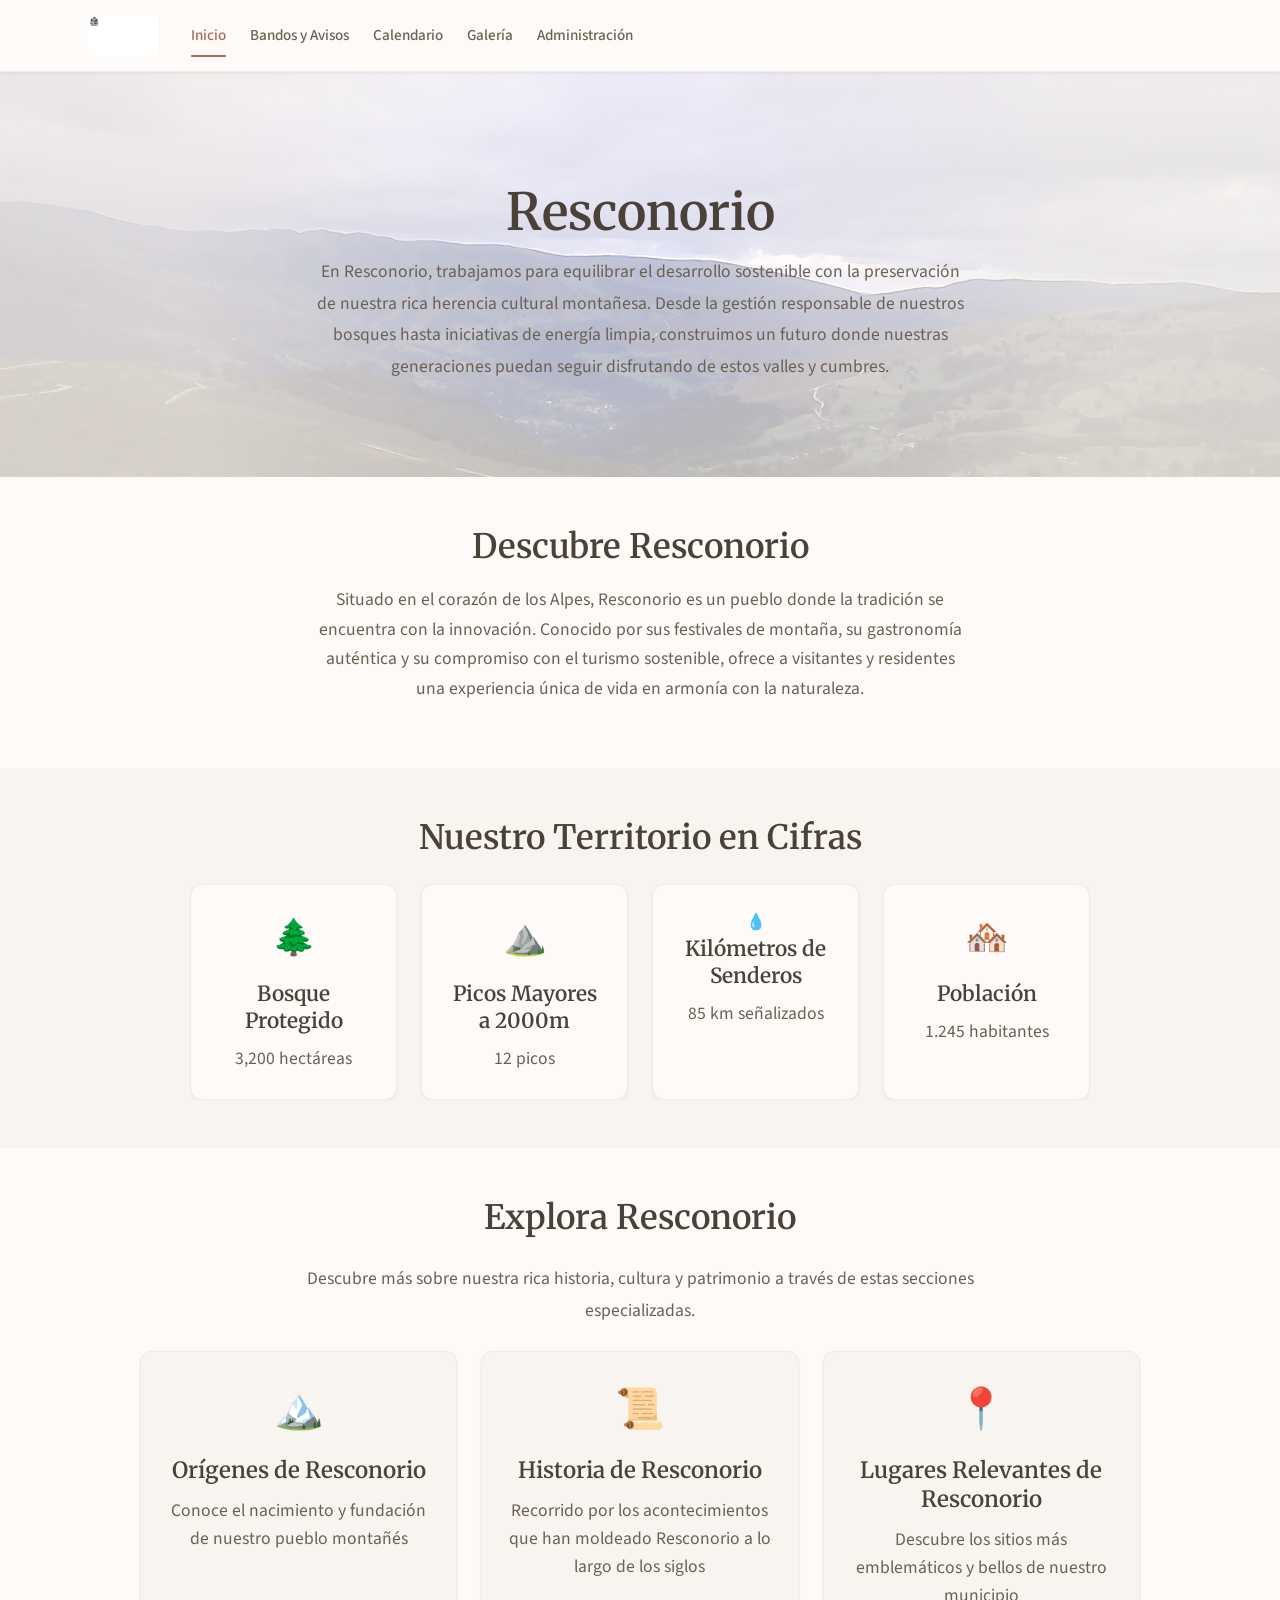
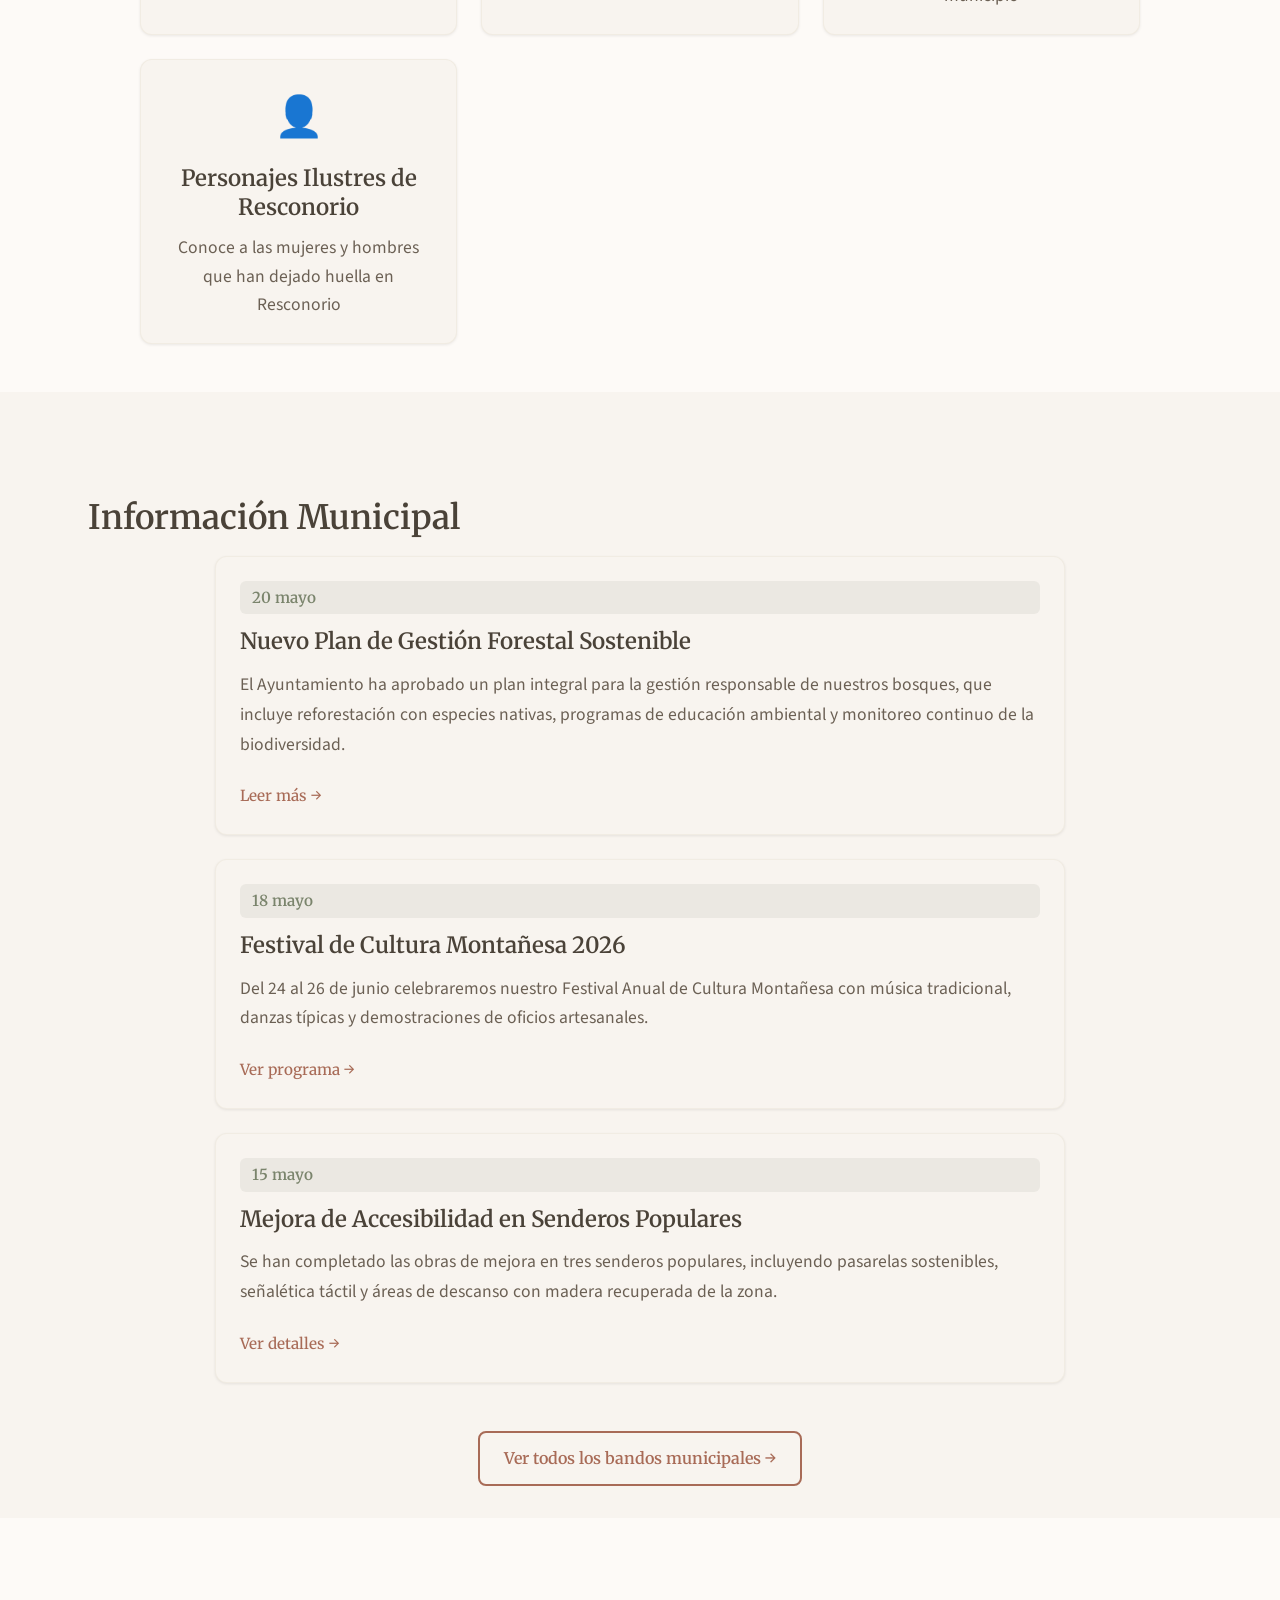
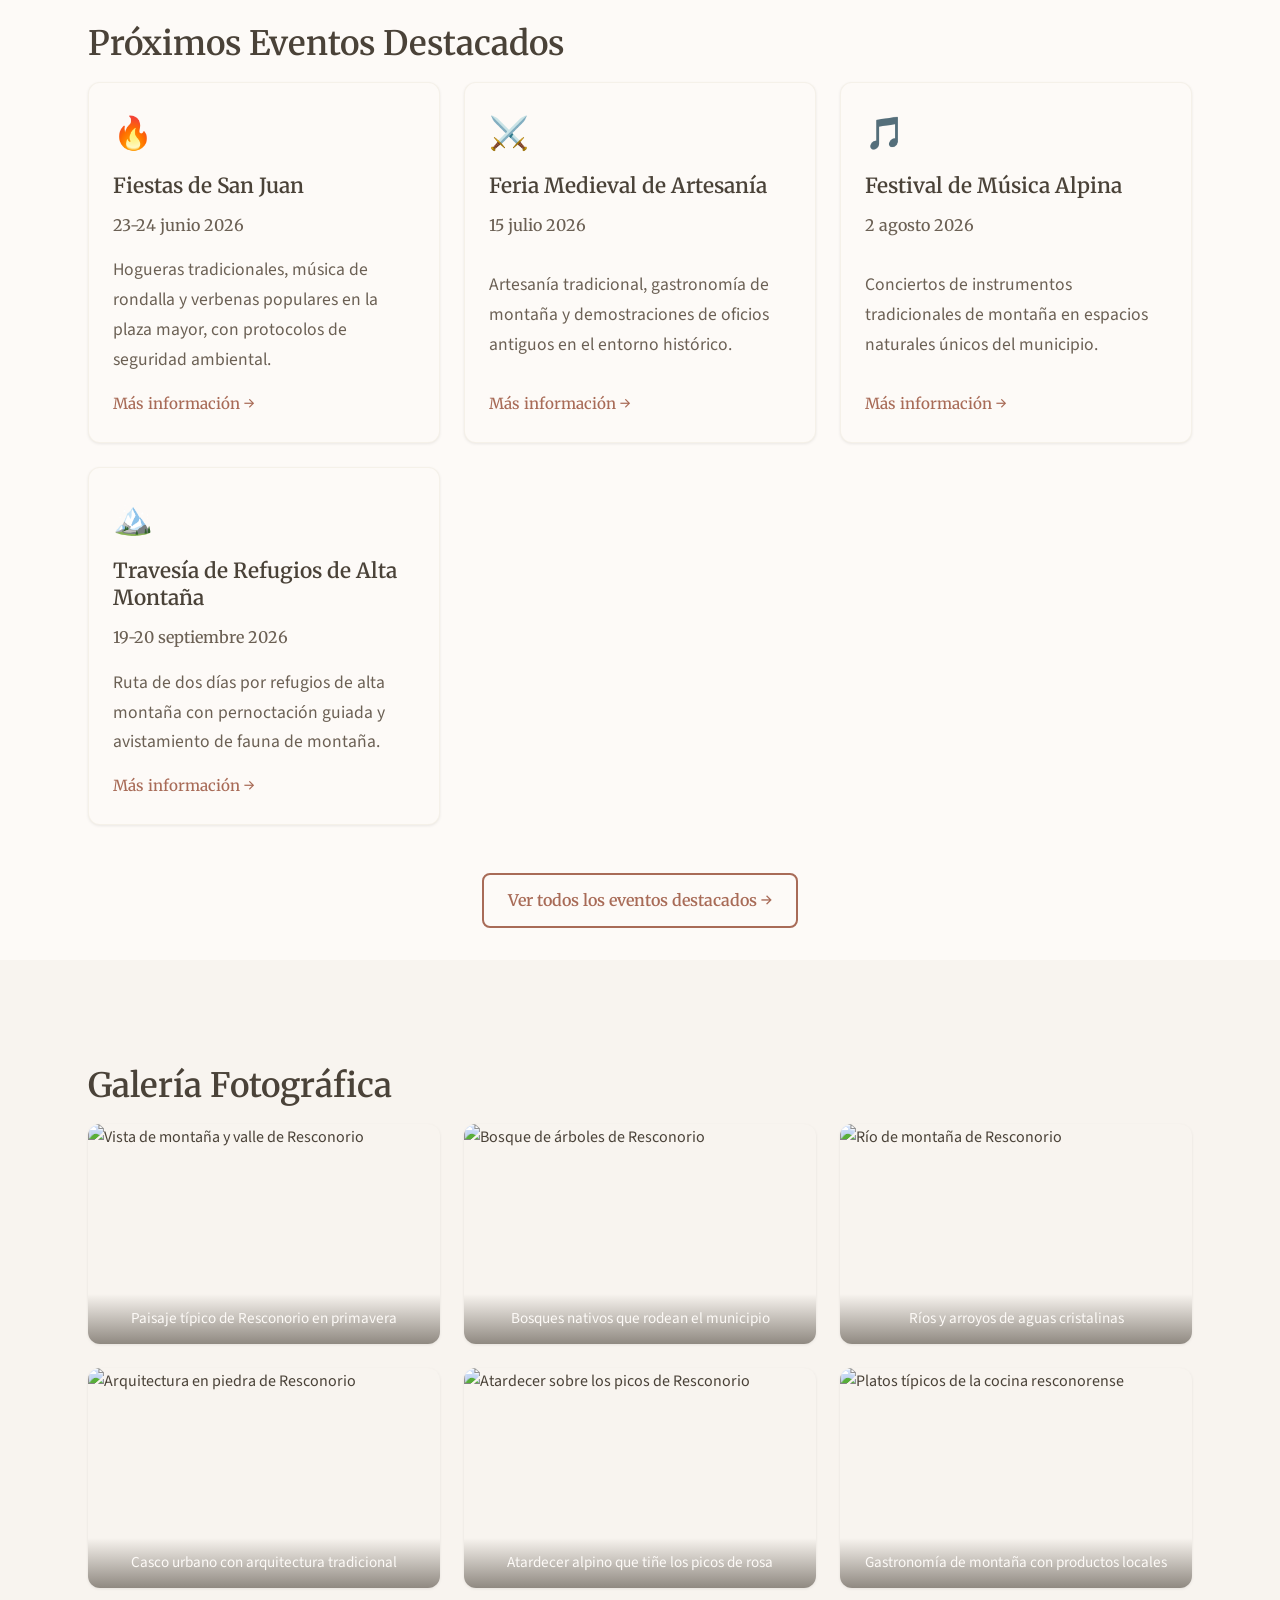
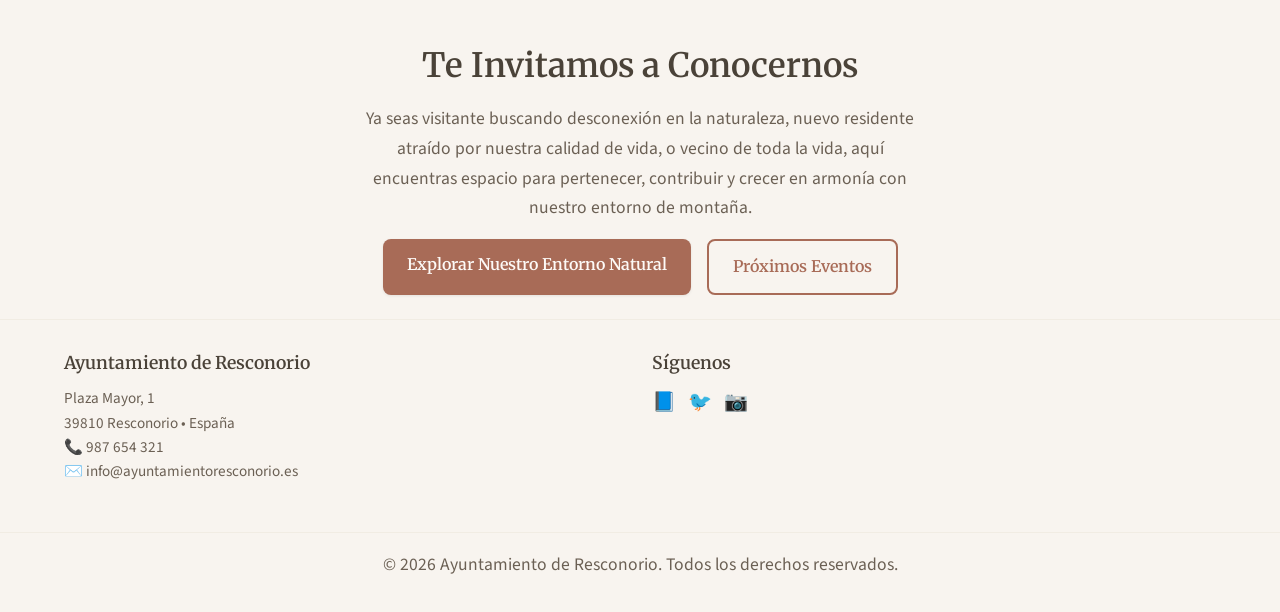
==== index.html @ 22d9c822 "Initial commit: Resconorio Ayuntamiento website" ====
<!DOCTYPE html>
<html lang="es">
<head>
    <meta charset="UTF-8">
    <meta name="viewport" content="width=device-width, initial-scale=1.0">
    <title>Ayuntamiento de Resconorio</title>
    <!-- Warm, Contemporary Typography -->
    <link href="https://fonts.googleapis.com/css2?family=Merriweather:wght@300;400;600;700&family=Source+Sans+Pro:wght@300;400;600&display=swap" rel="stylesheet">
    <link rel="stylesheet" href="style.css">
</head>
<body>
    <div class="page-wrapper">

        <!-- Header -->
        <header class="site-header">
            <div class="container header-inner">
                <div class="logo">
                    <img src="images/icon.png" alt="Icono de Resconorio" height="40">
                </div>
                <button class="nav-toggle" aria-label="Abrir menú de navegación" aria-controls="main-nav" aria-expanded="false">
                    <span></span>
                    <span></span>
                    <span></span>
                </button>
                <nav class="main-nav" id="main-nav">
                    <ul>
                        <li><a href="index.html" class="nav-link active">Inicio</a></li>
                        <li><a href="#noticias" class="nav-link">Bandos y Avisos</a></li>
                        <li><a href="#calendario" class="nav-link">Calendario</a></li>
                        <li><a href="#galeria" class="nav-link">Galería</a></li>
                        <li><a href="admin.html" class="nav-link">Administración</a></li>
                    </ul>
                </nav>
            </div>
        </header>

        <!-- Hero -->
        <section class="hero">
            <div class="hero-bg">
                <div class="hero-overlay"></div>
            </div>
            <div class="container hero-content">
                <h1>Resconorio</h1>
                <p>
                    En Resconorio, trabajamos para equilibrar el desarrollo sostenible con la preservación
                    de nuestra rica herencia cultural montañesa. Desde la gestión responsable de nuestros
                    bosques hasta iniciativas de energía limpia, construimos un futuro donde nuestras
                    generaciones puedan seguir disfrutando de estos valles y cumbres.
                </p>
            </div>
        </section>


        <!-- Intro -->
        <section class="intro">
            <div class="container intro-inner">
                <h2>Descubre Resconorio</h2>
                <p>
                    Situado en el corazón de los Alpes, Resconorio es un pueblo donde la tradición
                    se encuentra con la innovación. Conocido por sus festivales de montaña, su
                    gastronomía auténtica y su compromiso con el turismo sostenible, ofrece a
                    visitantes y residentes una experiencia única de vida en armonía con la naturaleza.
                </p>
            </div>
        </section>

        <!-- Statistics -->
        <section class="stats">
            <div class="container">
                <h2>Nuestro Territorio en Cifras</h2>
                <div class="stats-grid">
                    <div class="stat-card">
                        <div class="stat-icon">🌲</div>
                        <h3>Bosque Protegido</h3>
                        <p>3,200 hectáreas</p>
                    </div>
                    <div class="stat-card">
                        <div class="stat-icon">⛰️</div>
                        <h3>Picos Mayores a 2000m</h3>
                        <p>12 picos</p>
                    </div>
                    <div class="stat-card">
                        <div class="stat-label">💧</div>
                        <h3>Kilómetros de Senderos</h3>
                        <p>85 km señalizados</p>
                    </div>
                    <div class="stat-card">
                        <div class="stat-icon">🏘️</div>
                        <h3>Población</h3>
                        <p>1.245 habitantes</p>
                    </div>
                </div>
            </div>
        </section>

        <!-- Links Section -->
        <section class="section links-section">
            <div class="container">
                <h2>Explora Resconorio</h2>
                <p class="section-intro">
                    Descubre más sobre nuestra rica historia, cultura y patrimonio a través de estas secciones especializadas.
                </p>
                <div class="links-grid"></div>
            </div>
        </section>

        <!-- News -->
        <section id="noticias" class="section">
            <div class="container">
                <h2>Información Municipal</h2>
                <div class="news-list" id="news-list-container">
                    <!-- News items will be loaded here dynamically -->
                </div>
                <div class="text-center mt-xxl">
                    <a href="bandos.html" class="btn-secondary">Ver todos los bandos municipales →</a>
                </div>
            </div>
        </section>

        <!-- Events -->
        <section id="calendario" class="section bg-alt">
            <div class="container">
                <h2>Próximos Eventos Destacados</h2>
                <div class="events-grid" id="events-grid-container">
                    <!-- Event items will be loaded here dynamically -->
                </div>
                <div class="text-center mt-xxl">
                    <a href="eventos.html" class="btn-secondary" id="verTodosEventos">Ver todos los eventos destacados →</a>
                </div>
            </div>
        </section>

        <!-- Gallery -->
        <section id="galeria" class="section">
            <div class="container">
                <h2>Galería Fotográfica</h2>
                <div class="gallery-grid">
                    <!-- Mock images from Unsplash -->
                    <figure class="gallery-item">
                        <img src="https://source.unsplash.com/random/600x400/?mountain,valley"
                             onerror="this.onerror=null; this.src='https://via.placeholder.com/600x400/8D6E63/FFFFFF?text=Montaña+Valle'; this.alt='Vista de montaña y valle de Resconorio';"
                             alt="Vista de montaña y valle de Resconorio">
                        <figcaption>Paisaje típico de Resconorio en primavera</figcaption>
                    </figure>

                    <figure class="gallery-item">
                        <img src="https://source.unsplash.com/random/600x400/?forest,tree"
                             onerror="this.onerror=null; this.src='https://via.placeholder.com/600x400/6D4C41/FFFFFF?text=Bosque+de+Árboles'; this.alt='Bosque de árboles de Resconorio';"
                             alt="Bosque de árboles de Resconorio">
                        <figcaption>Bosques nativos que rodean el municipio</figcaption>
                    </figure>

                    <figure class="gallery-item">
                        <img src="https://source.unsplash.com/random/600x400/?river,water"
                             onerror="this.onerror=null; this.src='https://via.placeholder.com/600x400/5D4037/FFFFFF?text=Río+de+Montaña'; this.alt='Río de montaña de Resconorio';"
                             alt="Río de montaña de Resconorio">
                        <figcaption>Ríos y arroyos de aguas cristalinas</figcaption>
                    </figure>

                    <figure class="gallery-item">
                        <img src="https://source.unsplash.com/random/600x400/?architecture,stone"
                             onerror="this.onerror=null; this.src='https://via.placeholder.com/600x400/795548/FFFFFF?text=Arquitectura+Piedra'; this.alt='Arquitectura en piedra de Resconorio';"
                             alt="Arquitectura en piedra de Resconorio">
                        <figcaption>Casco urbano con arquitectura tradicional</figcaption>
                    </figure>

                    <figure class="gallery-item">
                        <img src="https://source.unsplash.com/random/600x400/?sunset,mountains"
                             onerror="this.onerror=null; this.src='https://via.placeholder.com/600x400/D84315/FFFFFF?text=Atardecer+en+Picos'; this.alt='Atardecer sobre los picos de Resconorio';"
                             alt="Atardecer sobre los picos de Resconorio">
                        <figcaption>Atardecer alpino que tiñe los picos de rosa</figcaption>
                    </figure>

                    <figure class="gallery-item">
                        <img src="https://source.unsplash.com/random/600x400/?food,local"
                             onerror="this.onerror=null; this.src='https://via.placeholder.com/600x400/6D4C41/FFFFFF?text=Cocina+Local'; this.alt='Platos típicos de la cocina resconorense';"
                             alt="Platos típicos de la cocina resconorense">
                        <figcaption>Gastronomía de montaña con productos locales</figcaption>
                    </figure>
                </div>
            </div>
        </section>

        <!-- Call to Action -->
        <section class="cta">
            <div class="container cta-inner">
                <h2>Te Invitamos a Conocernos</h2>
                <p>
                    Ya seas visitante buscando desconexión en la naturaleza, nuevo residente
                    atraído por nuestra calidad de vida, o vecino de toda la vida, aquí encuentras
                    espacio para pertenecer, contribuir y crecer en armonía con nuestro entorno
                    de montaña.
                </p>
                <div class="cta-buttons">
                    <a href="#galeria" class="btn-primary">Explorar Nuestro Entorno Natural</a>
                    <a href="#calendario" class="btn-secondary">Próximos Eventos</a>
                </div>
            </div>
        </section>

        <!-- Footer -->
        <footer class="site-footer">
            <div class="container footer-inner">
                <div class="footer-info">
                    <h3>Ayuntamiento de Resconorio</h3>
                    <p>
                        Plaza Mayor, 1<br>
                        39810 Resconorio • España<br>
                        📞 987 654 321<br>
                        ✉️ info@ayuntamientoresconorio.es
                    </p>
                </div>


                <div class="footer-social">
                    <h3>Síguenos</h3>
                    <div class="social-links">
                        <a href="#" class="social-link" aria-label="Facebook">📘</a>
                        <a href="#" class="social-link" aria-label="Twitter">🐦</a>
                        <a href="#" class="social-link" aria-label="Instagram">📷</a>
                    </div>
                </div>
            </div>
            <div class="footer-bottom">
                <p>&copy; 2026 Ayuntamiento de Resconorio. Todos los derechos reservados.</p>
            </div>
        </footer>

    <script>
        // Mobile navigation toggle
        document.addEventListener('DOMContentLoaded', function() {
            const navToggle = document.querySelector('.nav-toggle');
            const mainNav = document.getElementById('main-nav');

            navToggle.addEventListener('click', function() {
                const isExpanded = navToggle.getAttribute('aria-expanded') === 'true';
                navToggle.setAttribute('aria-expanded', !isExpanded);
                mainNav.classList.toggle('open');
            });

            // Close mobile menu when clicking a link
            const navLinks = document.querySelectorAll('.main-nav li a');
            navLinks.forEach(link => {
                link.addEventListener('click', function() {
                    if (window.innerWidth <= 768) {
                        navToggle.setAttribute('aria-expanded', 'false');
                        mainNav.classList.remove('open');
                    }
                });
            });
        });

        // Load links section content - check localStorage first, then fall back to db.json
        async function loadLinksContent() {
            try {
                // Check localStorage first for saved customizations
                const savedData = localStorage.getItem('resconorio_content');
                let data;

                if (savedData) {
                    data = JSON.parse(savedData);
                } else {
                    // If nothing in localStorage, fetch from db.json
                    const response = await fetch('db.json');
                    data = await response.json();
                }

                const linksData = [
                    {
                        title: data.origenes?.title || 'Orígenes de Resconorio',
                        icon: '🏔️',
                        description: 'Conoce el nacimiento y fundación de nuestro pueblo montañés',
                        link: 'origenes.html'
                    },
                    {
                        title: data.historia?.title || 'Historia de Resconorio',
                        icon: '📜',
                        description: 'Recorrido por los acontecimientos que han moldeado Resconorio a lo largo de los siglos',
                        link: 'historia.html'
                    },
                    {
                        title: data.lugares?.title || 'Lugares Relevantes de Resconorio',
                        icon: '📍',
                        description: 'Descubre los sitios más emblemáticos y bellos de nuestro municipio',
                        link: 'lugares.html'
                    },
                    {
                        title: data.personajes?.title || 'Personajes Ilustres de Resconorio',
                        icon: '👤',
                        description: 'Conoce a las mujeres y hombres que han dejado huella en Resconorio',
                        link: 'personajes.html'
                    }
                ];

                // Update links grid
                const linksGrid = document.querySelector('.links-grid');
                if (linksGrid) {
                    // Clear existing content
                    linksGrid.innerHTML = '';

                    // Add each link card
                    linksData.forEach(link => {
                        const linkCard = document.createElement('a');
                        linkCard.href = link.link;
                        linkCard.className = 'link-card';
                        linkCard.innerHTML = `
                            <div class="link-icon">${link.icon}</div>
                            <h3>${link.title}</h3>
                            <p>${link.description}</p>
                        `;
                        linksGrid.appendChild(linkCard);
                    });
                }
            } catch (error) {
                console.error('Error loading links content:', error);
                // Fallback to static links if loading fails
                loadFallbackLinks();
            }
        }

        // Fallback links if db.json fails to load
        function loadFallbackLinks() {
            const linksGrid = document.querySelector('.links-grid');
            if (linksGrid) {
                linksGrid.innerHTML = `
                    <a href="origenes.html" class="link-card">
                        <div class="link-icon">🏔️</div>
                        <h3>Orígenes</h3>
                        <p>Conoce el nacimiento y fundación de nuestro pueblo montañés</p>
                    </a>
                    <a href="historia.html" class="link-card">
                        <div class="link-icon">📜</div>
                        <h3>Historia</h3>
                        <p>Recorrido por los acontecimientos que han moldeado Resconorio a lo largo de los siglos</p>
                    </a>
                    <a href="lugares.html" class="link-card">
                        <div class="link-icon">📍</div>
                        <h3>Lugares Relevantes</h3>
                        <p>Descubre los sitios más emblemáticos y bellos de nuestro municipio</p>
                    </a>
                    <a href="personajes.html" class="link-card">
                        <div class="link-icon">👤</div>
                        <h3>Personajes Ilustres</h3>
                        <p>Conoce a las mujeres y hombres que han dejado huella en Resconorio</p>
                    </a>
                `;
            }
        }

        // Load news from localStorage
        function loadNewsFromStorage() {
            const avisos = JSON.parse(localStorage.getItem('resconorio_avisos') || '[]');
            const newsListContainer = document.getElementById('news-list-container');

            if (!newsListContainer) return;

            // Clear existing content
            newsListContainer.innerHTML = '';

            if (avisos.length === 0) {
                // Show default news if no avisos in storage
                newsListContainer.innerHTML = `
                    <article class="news-item">
                        <time datetime="2026-05-20" class="news-date">20 mayo</time>
                        <h3>Nuevo Plan de Gestión Forestal Sostenible</h3>
                        <p>
                            El Ayuntamiento ha aprobado un plan integral para la gestión responsable
                            de nuestros bosques, que incluye reforestación con especies nativas,
                            programas de educación ambiental y monitoreo continuo de la biodiversidad.
                        </p>
                        <a href="#" class="news-link">Leer más →</a>
                    </article>

                    <article class="news-item">
                        <time datetime="2026-05-18" class="news-date">18 mayo</time>
                        <h3>Festival de Cultura Montañesa 2026</h3>
                        <p>
                            Del 24 al 26 de junio celebraremos nuestro Festival Anual de Cultura
                            Montañesa con música tradicional, danzas típicas y demostraciones de
                            oficios artesanales.
                        </p>
                        <a href="#" class="news-link">Ver programa →</a>
                    </article>

                    <article class="news-item">
                        <time datetime="2026-05-15" class="news-date">15 mayo</time>
                        <h3>Mejora de Accesibilidad en Senderos Populares</h3>
                        <p>
                            Se han completado las obras de mejora en tres senderos populares,
                            incluyendo pasarelas sostenibles, señalética táctil y áreas de descanso
                            con madera recuperada de la zona.
                        </p>
                        <a href="#" class="news-link">Ver detalles →</a>
                    </article>
                `;
                return;
            }

            // Sort avisos by date (newest first) and take only the last 3
            const sortedAvisos = [...avisos].sort((a, b) => new Date(b.fecha) - new Date(a.fecha));
            const avisosToShow = sortedAvisos.slice(0, 3);

            // Add each aviso
            avisosToShow.forEach(aviso => {
                const newsElement = document.createElement('article');
                newsElement.className = 'news-item';
                newsElement.innerHTML = `
                    <time datetime="${aviso.fecha}" class="news-date">${new Date(aviso.fecha).toLocaleDateString('es-ES', { day: '2-digit', month: 'long' })}</time>
                    <h3>${aviso.titulo}</h3>
                    <p>${aviso.contenido}</p>
                    <a href="#" class="news-link">Leer más →</a>
                `;
                newsListContainer.appendChild(newsElement);
            });
        }

        // Load events from localStorage
        function loadEventsFromStorage() {
            const eventos = JSON.parse(localStorage.getItem('resconorio_eventos') || '[]');
            const eventsGridContainer = document.getElementById('events-grid-container');

            if (!eventsGridContainer) return;

            // Clear existing content
            eventsGridContainer.innerHTML = '';

            if (eventos.length === 0) {
                // Show default events if no eventos in storage
                eventsGridContainer.innerHTML = `
                    <div class="event-card">
                        <div class="event-icon">🔥</div>
                        <h3>Fiestas de San Juan</h3>
                        <p class="event-date">23-24 junio 2026</p>
                        <p>
                            Hogueras tradicionales, música de rondalla y verbenas populares
                            en la plaza mayor, con protocolos de seguridad ambiental.
                        </p>
                        <a href="#" class="event-link">Más información →</a>
                    </div>

                    <div class="event-card">
                        <div class="event-icon">⚔️</div>
                        <h3>Feria Medieval de Artesanía</h3>
                        <p class="event-date">15 julio 2026</p>
                        <p>
                            Artesanía tradicional, gastronomía de montaña y demostraciones
                            de oficios antiguos en el entorno histórico.
                        </p>
                        <a href="#" class="event-link">Más información →</a>
                    </div>

                    <div class="event-card">
                        <div class="event-icon">🎵</div>
                        <h3>Festival de Música Alpina</h3>
                        <p class="event-date">2 agosto 2026</p>
                        <p>
                            Conciertos de instrumentos tradicionales de montaña en
                            espacios naturales únicos del municipio.
                        </p>
                        <a href="#" class="event-link">Más información →</a>
                    </div>

                    <div class="event-card">
                        <div class="event-icon">🏔️</div>
                        <h3>Travesía de Refugios de Alta Montaña</h3>
                        <p class="event-date">19-20 septiembre 2026</p>
                        <p>
                            Ruta de dos días por refugios de alta montaña con
                            pernoctación guiada y avistamiento de fauna de montaña.
                        </p>
                        <a href="#" class="event-link">Más información →</a>
                    </div>
                `;
                return;
            }

            // Sort eventos by date (newest first) and take only the last 6
            const sortedEventos = [...eventos].sort((a, b) => new Date(b.fechaInicio) - new Date(a.fechaInicio));
            const eventosToShow = sortedEventos.slice(0, 6);

            // Add each evento
            eventosToShow.forEach(evento => {
                const fechaFinTexto = evento.fechaFin
                    ? ` al ${new Date(evento.fechaFin).toLocaleDateString('es-ES')}`
                    : '';
                const fechaInicioTexto = new Date(evento.fechaInicio).toLocaleDateString('es-ES');

                const eventElement = document.createElement('div');
                eventElement.className = 'event-card';
                eventElement.innerHTML = `
                    <div class="event-icon">⚡</div>
                    <h3>${evento.titulo}</h3>
                    <p class="event-date">${fechaInicioTexto}${fechaFinTexto}</p>
                    <p>${evento.descripcion}</p>
                    <a href="#" class="event-link">Más información →</a>
                `;
                eventsGridContainer.appendChild(eventElement);
            });
        }

        // Load content when page loads
        document.addEventListener('DOMContentLoaded', function() {
            loadLinksContent();
            loadNewsFromStorage();
            loadEventsFromStorage();
        });
    </script>
</body>
</html>
---- style.css ----
/* Soft, Warm Mountain Town Color Palette - Low Contrast for Comfort */
:root {
  /* Backgrounds - very soft, warm off-whites */
  --background-primary: #fdfaf7;      /* Warmest white - paper-like */
  --background-secondary: #f8f4ef;    /* Slightly warmer for sections */
  --background-tertiary: #f2ebe3;     /* For cards and elevated elements */

  /* Text Colors - soft, warm darks (avoiding harsh black) */
  --text-primary: #4a4238;            /* Warm dark brown - softer than black */
  --text-secondary: #6b6054;          /* Medium warm gray */
  --text-muted: #8a8075;              /* Soft warm gray for less important text */

  /* Accent Colors - muted, earthy tones */
  --accent-terracotta: #a86b57;       /* Muted terracotta - not bright */
  --accent-sage: #7a846c;             /* Soft sage green */
  --accent-slate: #6b7267;            /* Warm slate blue-gray */
  --accent-warm: #c9b99b;             /* Warm beige/sandstone */

  /* Typography */
  --font-serif: 'Merriweather', 'Playfair Display', Georgia, 'Times New Roman', serif;
  --font-sans: 'Source Sans Pro', 'Helvetica Neue', Arial, sans-serif;

  /* Spacing */
  --space-xxs: 0.25rem;
  --space-xs: 0.5rem;
  --space-sm: 0.75rem;
  --space-md: 1rem;
  --space-lg: 1.5rem;
  --space-xl: 2rem;
  --space-xxl: 3rem;

  /* Border radius */
  --radius-sm: 0.375rem;
  --radius-md: 0.5rem;
  --radius-lg: 0.75rem;
  --radius-circle: 50%;

  /* Shadows - very subtle */
  --shadow-subtle: 0 1px 3px rgba(0, 0, 0, 0.08);
  --shadow-soft: 0 4px 8px rgba(0, 0, 0, 0.06);
  --shadow-medium: 0 6px 12px rgba(0, 0, 0, 0.08);

  /* Transitions */
  --transition: 0.3s cubic-bezier(0.4, 0, 0.2, 1);

  /* Max width */
  --max-width: 1200px;
}

/* Reset with text overflow protection */

/* Admin Panel Improvements */
.admin-main {
  background-color: var(--background-secondary);
  min-height: calc(100vh - 72px); /* Account for header height */
  padding: var(--space-xl) 0;
}

.section-title {
  font-size: 1.8rem;
  font-weight: 600;
  color: var(--text-primary);
  margin-bottom: var(--space-lg);
  display: flex;
  align-items: center;
  gap: var(--space-md);
}

.section-title::before {
  content: "";
  width: 4px;
  height: 24px;
  background-color: var(--accent-terracotta);
  border-radius: var(--radius-sm);
}

.mb-8 {
  margin-bottom: var(--space-xl) !important;
}

.mb-4 {
  margin-bottom: var(--space-md) !important;
}

.space-y-4 > * + * {
  margin-top: var(--space-md) !important;
}

.space-y-8 > * + * {
  margin-top: var(--space-lg) !important;
}

/* Form improvements */
.form-section {
  background-color: var(--background-tertiary);
  border-radius: var(--radius-lg);
  padding: var(--space-xl);
  box-shadow: var(--shadow-subtle);
  border: 1px solid rgba(107, 96, 84, 0.06);
}

.form-section h3 {
  font-size: 1.4rem;
  font-weight: 600;
  color: var(--text-primary);
  margin-bottom: var(--space-lg);
  display: flex;
  align-items: center;
  gap: var(--space-sm);
}

.form-section h3::before {
  content: "";
  width: 3px;
  height: 20px;
  background-color: var(--accent-sage);
  border-radius: var(--radius-xs);
}

.input-group {
  margin-bottom: var(--space-md);
}

.input-group label {
  display: block;
  font-weight: 500;
  margin-bottom: var(--space-xs);
  color: var(--text-secondary);
}

.input-group input,
.input-group textarea,
.input-group select {
  width: 100%;
  padding: var(--space-md);
  border: 2px solid rgba(107, 96, 84, 0.1);
  border-radius: var(--radius-md);
  font-size: 1rem;
  transition: all 0.3s ease;
  background-color: var(--background-primary);
}

.input-group input:focus,
.input-group textarea:focus,
.input-group select:focus {
  outline: none;
  border-color: var(--accent-terracotta);
  box-shadow: 0 0 0 3px rgba(168, 107, 87, 0.2);
  background-color: white;
}

/* Make textareas bigger by default */
.input-group textarea {
  min-height: 120px;
  resize: vertical;
}

/* Button improvements */
.btn-primary {
  background-color: var(--accent-terracotta);
  color: white;
  border: none;
  padding: var(--space-md) var(--space-xl);
  font-weight: 600;
  border-radius: var(--radius-md);
  cursor: pointer;
  transition: all 0.3s ease;
  font-size: 1rem;
  display: inline-flex;
  align-items: center;
  gap: var(--space-xs);
}

.btn-primary:hover {
  background-color: #8f5a48;
  transform: translateY(-2px);
  box-shadow: var(--shadow-soft);
}

.btn-primary:active {
  transform: translateY(0);
}

.btn-outline {
  background-color: transparent;
  color: var(--accent-terracotta);
  border: 2px solid var(--accent-terracotta);
  color: var(--accent-terracotta);
  padding: var(--space-xs) var(--space-lg);
  font-weight: 500;
  border-radius: var(--radius-md);
  cursor: pointer;
  transition: all 0.3s ease;
  font-size: 0.9rem;
}

.btn-outline:hover {
  background-color: var(--accent-terracotta);
  color: white;
  transform: translateY(-2px);
  box-shadow: var(--shadow-soft);
}

.btn-outline:active {
  transform: translateY(0);
}

/* Preview section improvements */
.preview-section {
  background-color: var(--background-tertiary);
  border-radius: var(--radius-lg);
  padding: var(--space-xl);
  box-shadow: var(--shadow-subtle);
  border: 1px solid rgba(107, 96, 84, 0.06);
}

.preview-section h3 {
  font-size: 1.4rem;
  font-weight: 600;
  color: var(--text-primary);
  margin-bottom: var(--space-lg);
  display: flex;
  align-items: center;
  gap: var(--space-sm);
}

.preview-section h3::before {
  content: "";
  width: 3px;
  height: 20px;
  background-color: var(--accent-warm);
  border-radius: var(--radius-xs);
}

.aviso-card,
.evento-card {
  background-color: var(--background-primary);
  border: 1px solid rgba(107, 96, 84, 0.08);
  border-radius: var(--radius-md);
  padding: var(--space-lg);
  margin-bottom: var(--space-md);
  transition: all 0.3s ease;
}

.aviso-card:hover,
.evento-card:hover {
  transform: translateY(-4px);
  box-shadow: var(--shadow-medium);
  border-color: var(--accent-terracotta);
}

.aviso-card h4,
.evento-card h4 {
  font-size: 1.1rem;
  font-weight: 600;
  color: var(--text-primary);
  margin-bottom: var(--space-xs);
}

.aviso-card p,
.evento-card p {
  margin-bottom: var-space-sm);
  line-height: 1.6;
}

.aviso-card .text-sm,
.evento-card .text-sm {
  font-size: 0.85rem;
  color: var(--text-muted);
}

/* Content management sections */
#content-management {
  background-color: var(--background-tertiary);
  border-radius: var(--radius-lg);
  padding: var(--space-xl);
  box-shadow: var(--shadow-subtle);
  border: 1px solid rgba(107, 96, 84, 0.06);
}

#content-management h3 {
  font-size: 1.4rem;
  font-weight: 600;
  color: var(--text-primary);
  margin-bottom: var(--space-lg);
  display: flex;
  align-items: center;
  gap: var(--space-sm);
}

#content-management h3::before {
  content: "";
  width: 3px;
  height: 20px;
  background-color: var(--accent-slate);
  border-radius: var(--radius-xs);
}

.content-subsection {
  background-color: var(--background-primary);
  border-radius: var(--radius-md);
  padding: var(--space-lg);
  margin-bottom: var(--space-lg);
  border: 1px solid rgba(107, 96, 84, 0.06);
}

.content-subsection h4 {
  font-size: 1.2rem;
  font-weight: 600;
  color: var(--text-primary);
  margin-bottom: var(--space-md);
  display: flex;
  align-items: center;
  gap: var(--space-xs);
}

.content-subsection h4::before {
  content: "";
  width: 3px;
  height: 16px;
  background-color: var(--accent-terracotta);
  border-radius: var(--radius-xs);
}

/* Dynamic form blocks */
.dynamic-block {
  background-color: var(--background-secondary);
  border: 1px solid rgba(107, 96, 84, 0.1);
  border-radius: var(--radius-md);
  padding: var(--space-md);
  margin-bottom: var(--space-md);
}

.dynamic-block-header {
  display: flex;
  justify-content: space-between;
  align-items: center;
  margin-bottom: var(--space-sm);
}

.dynamic-block-header h5 {
  font-size: 1rem;
  font-weight: 600;
  color: var(--text-primary);
  margin: 0;
}

.dynamic-block-header button {
  background: transparent;
  border: none;
  font-size: 1.2rem;
  line-height: 1;
  color: #ef4444;
  cursor: pointer;
  padding: var(--space-xxs);
  transition: color 0.2s ease;
}

.dynamic-block-header button:hover {
  color: #dc2626;
}

.dynamic-block label {
  display: block;
  font-weight: 500;
  margin-bottom: var(--space-xs);
  color: var(--text-secondary);
}

.dynamic-block input,
.dynamic-block textarea {
  width: 100%;
  padding: var(--space-sm);
  border: 1px solid rgba(107, 96, 84, 0.15);
  border-radius: var(--radius-sm);
  font-size: 0.9rem;
  transition: all 0.2s ease;
}

.dynamic-block input:focus,
.dynamic-block textarea:focus {
  outline: none;
  border-color: var(--accent-terracotta);
  box-shadow: 0 0 0 2px rgba(168, 107, 87, 0.2);
}

/* Success message */
.success-message {
  background-color: var(--accent-sage);
  color: white;
  padding: var(--space-sm) var(--space-md);
  border-radius: var(--radius-md);
  font-weight: 500;
  box-shadow: var(--shadow-subtle);
  animation: slideIn 0.3s ease-out;
}

@keyframes slideIn {
  from {
    opacity: 0;
    transform: translateY(-20px);
  }
  to {
    opacity: 1;
    transform: translateY(0);
  }
}

/* Responsive adjustments for admin panel */
@media (max-width: 768px) {
  .admin-main {
    padding: var(--space-lg) 0;
  }

  .form-section {
    padding: var(--space-lg);
  }

  .section-title {
    font-size: 1.5rem;
  }

  .form-section h3 {
    font-size: 1.2rem;
  }
}
*,
*::before,
*::after {
  box-sizing: border-box;
  margin: 0;
  padding: 0;
  word-wrap: break-word;
  overflow-wrap: break-word;
}

/* Base styles */
html {
  scroll-behavior: smooth;
  font-size: 100%; /* 16px base */
}

body {
  font-family: var(--font-sans);
  line-height: 1.7;
  color: var(--text-primary);
  background-color: var(--background-primary);
  overflow-x: hidden;
  -webkit-font-smoothing: antialiased;
  -moz-osx-font-smoothing: grayscale;
}

/* Typography */
h1, h2, h3, h4, h5, h6 {
  font-family: var(--font-serif);
  font-weight: 600;
  line-height: 1.3;
  color: var(--text-primary);
  margin-bottom: var(--space-md);
}

h1 { font-size: 2.6rem; }
h2 { font-size: 2.1rem; }
h3 { font-size: 1.7rem; }
h4 { font-size: 1.4rem; }
h5 { font-size: 1.2rem; }
h6 { font-size: 1.1rem; }

p {
  font-size: 1.1rem;
  line-height: 1.8;
  margin-bottom: var(--space-md);
  color: var(--text-secondary);
}

a {
  color: var(--accent-terracotta);
  text-decoration: none;
  transition: var(--transition);
  border-bottom: 1px solid transparent;
}

a:hover {
  color: var(--accent-sage);
  border-bottom-color: var(--accent-sage);
}

/* Layout containers */
.container {
  width: 90%;
  max-width: var(--max-width);
  margin: 0 auto;
  padding: 0 var(--space-lg);
}

.section {
  padding: var(--space-xl) 0;
  /* Add padding to prevent content from being hidden behind fixed header */
  padding-top: calc(var(--space-xl) + 72px); /* 72px is header height */
}

/* Alternate section backgrounds */
.section:nth-child(odd) {
  background-color: var(--background-primary);
}

.section:nth-child(even) {
  background-color: var(--background-secondary);
}

/* Override for specific sections that need consistent colors */
.hero {
  /* Hero keeps its special background - remove extra padding top */
  padding-top: var(--space-xl);
}

.stats {
  background-color: var(--background-secondary);
}

.news-section {
  background-color: var(--background-primary);
}

.events-section {
  background-color: var(--background-secondary);
}

.gallery-section {
  background-color: var(--background-primary);
}

.cta {
  background-color: var(--background-secondary);
}

/* Fix for anchor links scrolling to correct position */
:target {
  padding-top: 72px;
  margin-top: -72px;
}

/* Header - Fixed for mobile alignment */
.site-header {
  background-color: var(--background-primary);
  border-bottom: 1px solid rgba(107, 96, 84, 0.08);
  position: sticky;
  top: 0;
  z-index: 1000;
  height: 72px;
  box-shadow: var(--shadow-subtle);
  display: flex;
  align-items: center;
}

.header-inner {
  display: flex;
  justify-content: flex-start;
  align-items: center;
  height: 100%;
  width: 100%;
  max-width: var(--max-width);
  margin: 0 auto;
  padding: 0 var(--space-lg);
  gap: var(--space-xl);
}

.logo {
  display: flex;
  flex-direction: column;
  align-items: flex-start;
  gap: var(--space-xxs);
  padding-left: var(--space-lg);
}

.logo h1 {
  font-size: 1.3rem;
  font-weight: 600;
  color: var(--text-primary);
  margin: 0;
  white-space: nowrap;
  letter-spacing: -0.3px;
}

.logo h2 {
  font-size: 0.8rem;
  font-weight: 400;
  color: var(--text-muted);
  text-transform: uppercase;
  letter-spacing: 0.4px;
}

/* Mobile-first navigation */
.nav-toggle {
  display: none;
  flex-direction: column;
  justify-content: space-between;
  width: 24px;
  height: 18px;
  background: transparent;
  border: none;
  cursor: pointer;
  padding: 0;
}

.nav-toggle span {
  display: block;
  height: 2px;
  background-color: var(--text-primary);
  border-radius: 2px;
  transition: var(--transition);
}

.main-nav {
  display: flex;
  align-items: center;
}

.main-nav ul {
  display: flex;
  list-style: none;
  gap: var(--space-lg);
  margin: 0;
}

.main-nav li a {
  font-weight: 500;
  color: var(--text-secondary);
  padding: var(--space-xs) 0;
  position: relative;
  font-size: 0.95rem;
  transition: var(--transition);
}

.main-nav li a:hover,
.main-nav li a.active {
  color: var(--accent-terracotta);
}

.main-nav li a.active::after {
  content: '';
  position: absolute;
  bottom: -3px;
  left: 0;
  width: 100%;
  height: 2px;
  background-color: var(--accent-terracotta);
  border-radius: var(--radius-sm);
}

/* Hero Section with Mountain Background */
.hero {
  position: relative;
  background-color: var(--background-secondary);
  overflow: hidden;
  min-height: 45vh;
  display: flex;
  align-items: center;
  /* Imagen de fondo - usando ruta correcta */
  background-image:
    url('/images/R.jpg');
  background-size: cover;
  background-position: center;
  /* Color de overlay para mejorar legibilidad manteniendo calidez */
  background-blend-mode: overlay;
  background-color: rgba(253, 250, 247, 0.65);
}

/* Contenedor que asegura que el texto no se desenfoque */
.hero-content {
  position: relative;
  z-index: 2;
  display: flex;
  flex-direction: column;
  align-items: center;
  text-align: center;
  padding: var(--space-xl) var(--space-lg);
  max-width: 700px;
  width: 100%;
}

/* Overlay adicional para mejorar legibilidad si es necesario */
.hero::before {
  content: '';
  position: absolute;
  top: 0;
  left: 0;
  width: 100%;
  height: 100%;
  background: radial-gradient(circle at center, transparent 0%, rgba(242, 235, 227, 0.4) 70%);
  pointer-events: none;
  z-index: 1;
}

.hero::before {
  content: '';
  position: absolute;
  top: 0;
  left: 0;
  width: 100%;
  height: 100%;
  background: radial-gradient(circle at center, transparent 0%, rgba(242, 235, 227, 0.6) 70%);
  pointer-events: none;
}

.hero-content {
  position: relative;
  z-index: 2;
  display: flex;
  flex-direction: column;
  align-items: center;
  text-align: center;
  padding: var(--space-xl) var(--space-lg);
  max-width: 700px;
  width: 100%;
}

.hero-buttons {
  display: flex;
  gap: var(--space-md);
  margin-top: var(--space-sm);
  flex-wrap: wrap;
}

@media (max-width: 480px) {
  .hero-buttons {
    flex-direction: column;
    align-items: stretch;
  }

  .hero-buttons a {
    width: 100%;
    text-align: center;
  }
}

.hero h1 {
  font-size: 3.2rem;
  margin-bottom: var(--space-sm);
  color: var(--text-primary);
  line-height: 1.2;
  max-width: 800px;
}

.hero-tagline {
  font-size: 1.3rem;
  font-weight: 400;
  color: var(--text-secondary);
  margin-bottom: var(--space-lg);
  max-width: 600px;
  line-height: 1.6;
}

/* Buttons */
.btn-primary,
.btn-secondary {
  display: inline-block;
  font-family: var(--font-serif);
  font-weight: 600;
  padding: var(--space-sm) var(--space-lg);
  border-radius: var(--radius-md);
  transition: var(--transition);
  border: none;
  cursor: pointer;
  font-size: 1rem;
  text-decoration: none;
}

.btn-primary {
  background-color: var(--accent-terracotta);
  color: var(--background-primary);
  box-shadow: var(--shadow-subtle);
}

.btn-primary:hover {
  background-color: var(--accent-sage);
  color: var(--background-primary);
  transform: translateY(-2px);
  box-shadow: var(--shadow-soft);
}

.btn-secondary {
  background-color: transparent;
  color: var(--accent-terracotta);
  border: 2px solid var(--accent-terracotta);
}

.btn-secondary:hover {
  background-color: var(--accent-terracotta);
  color: var(--background-primary);
}

/* Intro Section */
.intro {
  background-color: var(--background-primary);
  padding: var(--space-xxl) 0;
}

.intro-inner {
  text-align: center;
  max-width: 750px;
  margin: 0 auto;
}

.intro h2 {
  color: var(--text-primary);
  margin-bottom: var(--space-md);
}

.intro p {
  color: var(--text-secondary);
  max-width: 650px;
  margin: 0 auto var(--space-md);
  line-height: 1.7;
}

/* Stats Section */
.stats {
  background-color: var(--background-secondary);
  padding: var(--space-xxl) 0;
}

.stats h2 {
  text-align: center;
  margin-bottom: var(--space-lg);
  color: var(--text-primary);
}

.stats-grid {
  display: grid;
  grid-template-columns: repeat(auto-fit, minmax(180px, 1fr));
  gap: var(--space-lg);
  width: 100%;
  max-width: 900px;
  margin: 0 auto;
  overflow-x: hidden;
}

.stat-card {
  background-color: var(--background-primary);
  border-radius: var(--radius-lg);
  padding: var(--space-lg);
  text-align: center;
  box-shadow: var(--shadow-subtle);
  transition: var(--transition);
  border: 1px solid rgba(201, 185, 155, 0.2);
}

.stat-card:hover {
  transform: translateY(-3px);
  box-shadow: var(--shadow-soft);
  border-color: var(--accent-warm);
}

.stat-icon {
  font-size: 2.2rem;
  margin-bottom: var(--space-sm);
  display: block;
  color: var(--accent-sage);
}

.stat-card h3 {
  font-size: 1.3rem;
  font-weight: 600;
  color: var(--text-primary);
  margin-bottom: var(--space-xs);
}

.stat-card p {
  font-size: 1.1rem;
  color: var(--text-secondary);
  margin: 0;
}

/* Links Section */
.links-section {
  background-color: var(--background-primary);
  padding: var(--space-xxl) 0;
}

.links-section h2 {
  text-align: center;
  margin-bottom: var(--space-lg);
  color: var(--text-primary);
}

.links-section .section-intro {
  text-align: center;
  max-width: 700px;
  margin: 0 auto var(--space-lg);
  color: var(--text-secondary);
}

.links-grid {
  display: grid;
  grid-template-columns: repeat(auto-fit, minmax(260px, 1fr));
  gap: var(--space-lg);
  max-width: 1000px;
  margin: 0 auto;
}

.link-card {
  display: flex;
  flex-direction: column;
  align-items: center;
  background-color: var(--background-secondary);
  border-radius: var(--radius-lg);
  padding: var(--space-lg);
  text-align: center;
  box-shadow: var(--shadow-subtle);
  transition: var(--transition);
  border: 1px solid rgba(201, 185, 155, 0.15);
  text-decoration: none;
  color: inherit;
}

.link-card:hover {
  transform: translateY(-4px);
  box-shadow: var(--shadow-soft);
  border-color: var(--accent-warm);
  background-color: var(--background-tertiary);
}

.link-icon {
  font-size: 2.5rem;
  margin-bottom: var(--space-sm);
  display: block;
}

.link-card h3 {
  font-size: 1.4rem;
  font-weight: 600;
  color: var(--text-primary);
  margin-bottom: var(--space-sm);
}

.link-card p {
  color: var(--text-secondary);
  line-height: 1.6;
  margin: 0;
  flex-grow: 1;
}

/* News Section */
.news-section {
  background-color: var(--background-primary);
}

.news-section h2 {
  text-align: center;
  margin-bottom: var(--space-lg);
  color: var(--text-primary);
}

.news-list {
  display: grid;
  gap: var(--space-lg);
  max-width: 850px;
  margin: 0 auto;
}

.news-item {
  background-color: var(--background-secondary);
  border-radius: var(--radius-lg);
  padding: var(--space-lg);
  box-shadow: var(--shadow-subtle);
  transition: var(--transition);
  display: flex;
  flex-direction: column;
  border: 1px solid rgba(201, 185, 155, 0.15);
}

.news-item:hover {
  transform: translateY(-2px);
  box-shadow: var(--shadow-soft);
  border-color: var(--accent-warm);
}

.news-date {
  display: inline-block;
  font-family: var(--font-serif);
  font-weight: 600;
  font-size: 0.95rem;
  color: var(--accent-sage);
  background-color: rgba(122, 132, 108, 0.1);
  padding: var(--space-xxs) var(--space-sm);
  border-radius: var(--radius-sm);
  margin-bottom: var(--space-sm);
}

.news-item h3 {
  font-size: 1.4rem;
  font-weight: 600;
  color: var(--text-primary);
  margin-bottom: var(--space-sm);
  line-height: 1.4;
}

.news-item p {
  color: var(--text-secondary);
  margin-bottom: var(--space-md);
  line-height: 1.7;
  flex-grow: 1;
}

.news-link {
  display: inline-block;
  font-family: var(--font-serif);
  font-weight: 500;
  font-size: 0.95rem;
  color: var(--accent-terracotta);
  text-decoration: none;
  margin-top: var(--space-xs);
}

.news-link:hover {
  text-decoration: underline;
}

/* Events Section */
.events-section {
  background-color: var(--background-secondary);
}

.events-section h2 {
  text-align: center;
  margin-bottom: var(--space-lg);
  color: var(--text-primary);
}

.events-grid {
  display: grid;
  grid-template-columns: repeat(auto-fit, minmax(260px, 1fr));
  gap: var(--space-lg);
}

.event-card {
  background-color: var(--background-primary);
  border-radius: var(--radius-lg);
  padding: var(--space-lg);
  box-shadow: var(--shadow-subtle);
  transition: var(--transition);
  display: flex;
  flex-direction: column;
  border: 1px solid rgba(201, 185, 155, 0.15);
}

.event-card:hover {
  transform: translateY(-4px);
  box-shadow: var(--shadow-soft);
  border-color: var(--accent-warm);
}

.event-icon {
  font-size: 2rem;
  margin-bottom: var(--space-sm);
  display: block;
  color: var(--accent-terracotta);
}

.event-card h3 {
  font-size: 1.3rem;
  font-weight: 600;
  color: var(--text-primary);
  margin-bottom: var(--space-sm);
}

.event-date {
  font-family: var(--font-serif);
  font-weight: 500;
  font-size: 1rem;
  color: var(--text-secondary);
  margin-bottom: var(--space-md);
}

.event-card p {
  color: var(--text-secondary);
  line-height: 1.7;
  flex-grow: 1;
  margin-bottom: var(--space-md);
}

.event-link {
  display: inline-block;
  font-family: var(--font-serif);
  font-weight: 500;
  font-size: 0.95rem;
  color: var(--accent-terracotta);
  text-decoration: none;
  margin-top: auto;
}

.event-link:hover {
  text-decoration: underline;
}

/* Gallery Section */
.gallery-section {
  background-color: var(--background-primary);
}

.gallery-section h2 {
  text-align: center;
  margin-bottom: var(--space-lg);
  color: var(--text-primary);
}

.gallery-grid {
  display: grid;
  grid-template-columns: repeat(auto-fit, minmax(280px, 1fr));
  gap: var(--space-lg);
}

.gallery-item {
  position: relative;
  overflow: hidden;
  border-radius: var(--radius-lg);
  box-shadow: var(--shadow-subtle);
  transition: var(--transition);
  background-color: var(--background-secondary);
}

.gallery-item:hover {
  transform: translateY(-4px);
  box-shadow: var(--shadow-soft);
}

.gallery-item img {
  width: 100%;
  height: 220px;
  object-fit: cover;
  display: block;
  transition: transform 0.4s ease;
  /* Mountain/Tree mock images */
}

.gallery-item:hover img {
  transform: scale(1.03);
}

.gallery-item figcaption {
  position: absolute;
  bottom: 0;
  left: 0;
  right: 0;
  background: linear-gradient(to top, rgba(74, 66, 56, 0.6), transparent);
  color: var(--background-primary);
  padding: var(--space-sm);
  font-size: 0.95rem;
  text-align: center;
}

/* CTA Section */
.cta {
  background-color: var(--background-secondary);
  text-align: center;
}

.cta-inner {
  max-width: 750px;
  margin: 0 auto;
  padding: var(--space-lg) 0;
}

.cta h2 {
  color: var(--text-primary);
  margin-bottom: var(--space-md);
}

.cta p {
  color: var(--text-secondary);
  max-width: 550px;
  margin: 0 auto var(--space-md);
  line-height: 1.7;
}

.cta-buttons {
  display: flex;
  gap: var(--space-md);
  justify-content: center;
  flex-wrap: wrap;
}

/* Footer */
.site-footer {
  background-color: var(--background-secondary);
  border-top: 1px solid rgba(201, 185, 155, 0.15);
}

.footer-inner {
  display: grid;
  grid-template-columns: repeat(auto-fit, minmax(250px, 1fr));
  gap: var(--space-lg);
  padding: var(--space-xl) 0;
}

.footer-info h3,
.footer-links h3,
.footer-social h3 {
  font-size: 1.1rem;
  font-weight: 600;
  color: var(--text-primary);
  margin-bottom: var(--space-sm);
}

.footer-info p {
  font-size: 0.95rem;
  line-height: 1.6;
  color: var(--text-secondary);
  margin-bottom: var(--space-md);
}

.footer-menu {
  list-style: none;
}

.footer-menu li {
  margin-bottom: var(--space-xs);
}

.footer-menu li a {
  font-size: 0.95rem;
  color: var(--text-secondary);
  text-decoration: none;
  transition: var(--transition);
}

.footer-menu li a:hover {
  color: var(--accent-terracotta);
}

.social-links {
  display: flex;
  gap: var(--space-sm);
  margin-top: var(--space-sm);
}

.social-link {
  font-size: 1.2rem;
  color: var(--text-secondary);
  transition: var(--transition);
}

.social-link:hover {
  color: var(--accent-terracotta);
}

.footer-bottom {
  text-align: center;
  padding: var(--space-md) 0;
  border-top: 1px solid rgba(201, 185, 155, 0.15);
  font-size: 0.9rem;
  color: var(--text-muted);
}

/* Utility Classes */
.text-center { text-align: center; }

.mt-0 { margin-top: 0; }
.mt-xs { margin-top: var(--space-xs); }
.mt-sm { margin-top: var(--space-sm); }
.mt-md { margin-top: var(--space-md); }
.mt-lg { margin-top: var(--space-lg); }
.mt-xl { margin-top: var(--space-xl); }
.mt-xxl { margin-top: var(--space-xxl); }

.mb-0 { margin-bottom: 0; }
.mb-xs { margin-bottom: var(--space-xs); }
.mb-sm { margin-bottom: var(--space-sm); }
.mb-md { margin-bottom: var(--space-md); }
.mb-lg { margin-bottom: var(--space-lg); }
.mb-xl { margin-bottom: var(--space-xl); }
.mb-xxl { margin-bottom: var(--space-xxl); }

/* Prevent text overflow globally */
* {
  word-wrap: break-word;
  overflow-wrap: break-word;
}

/* Specific elements that need overflow protection */
h1, h2, h3, h4, h5, h6, p, li, a, span, div, figcaption, time, button, input, textarea, label {
  word-wrap: break-word;
  overflow-wrap: break-word;
}

/* Responsive Design */
@media (max-width: 1024px) {
  :root {
    --max-width: 960px;
  }

  h1 { font-size: 2.3rem; }
  h2 { font-size: 1.9rem; }
  h3 { font-size: 1.6rem; }

  .hero h1 { font-size: 2.6rem; }
}

@media (max-width: 768px) {
  :root {
    --space-lg: 1.25rem;
    --space-xl: 1.75rem;
  }

  .site-header {
    height: 68px;
  }

  .header-inner {
    flex-wrap: wrap;
    align-items: center;
  }

  .logo {
    margin-bottom: var(--space-xs);
  }

  /* Mobile nav toggle */
  .nav-toggle {
    display: flex;
  }

  .main-nav {
    position: absolute;
    top: 100%;
    left: 0;
    right: 0;
    background-color: var(--background-primary);
    border-top: 1px solid rgba(107, 96, 84, 0.08);
    flex-direction: column;
    align-items: stretch;
    max-height: 0;
    overflow: hidden;
    transition: max-height 0.3s ease-out;
  }

  .main-nav.open {
    max-height: 350px; /* Increased to accommodate all menu items */
    transition: max-height 0.4s ease-in;
  }

  .main-nav ul {
    flex-direction: column;
    gap: 0;
    padding: var(--space-sm) 0;
  }

  .main-nav li {
    border-top: 1px solid rgba(107, 96, 84, 0.05);
  }

  .main-nav li:first-child {
    border-top: none;
  }

  .main-nav li a {
    display: block;
    padding: var(--space-sm) var(--space-lg);
    text-align: center;
  }

  .main-nav li a.active::after {
    display: none;
  }

  .hero {
    min-height: 70vh;
  }

  .hero-content {
    padding: var(--space-lg) var(--space-md);
  }

  .hero h1 {
    font-size: 2.2rem;
  }

  .hero-tagline {
    font-size: 1.1rem;
  }

  .intro h2 {
    font-size: 1.7rem;
  }

  .intro p {
    font-size: 1rem;
  }

  .stats-grid {
    grid-template-columns: repeat(auto-fit, minmax(200px, 1fr));
  }

  .stats-card {
    padding: var(--space-md);
  }

  .news-list {
    gap: var(--space-md);
  }

  .news-item {
    padding: var(--space-md);
  }

  .news-item h3 {
    font-size: 1.2rem;
  }

  .events-grid {
    grid-template-columns: repeat(auto-fit, minmax(220px, 1fr));
  }

  .event-card {
    padding: var(--space-md);
  }

  .event-card h3 {
    font-size: 1.2rem;
  }

  .gallery-grid {
    grid-template-columns: repeat(auto-fit, minmax(240px, 1fr));
  }

  .gallery-item {
    height: 180px;
  }

  .gallery-item img {
    height: 180px;
  }

  .gallery-item figcaption {
    font-size: 0.85rem;
  }

  .cta-buttons {
    flex-direction: column;
    align-items: stretch;
  }

  .cta-buttons a {
    width: 100%;
    text-align: center;
  }

  .footer-inner {
    grid-template-columns: 1fr;
    text-align: center;
  }

  .footer-info,
  .footer-links,
  .footer-social {
    margin-bottom: var(--space-lg);
  }

  .footer-social {
    justify-content: center;
  }
}

@media (max-width: 480px) {
  :root {
    --space-lg: 1rem;
    --space-xl: 1.5rem;
  }

  h1 { font-size: 2rem; }
  h2 { font-size: 1.7rem; }
  h3 { font-size: 1.4rem; }

  .hero h1 { font-size: 2rem; }
  .hero-tagline { font-size: 1rem; }

  .intro h2 { font-size: 1.5rem; }
  .intro p { font-size: 0.95rem; }

  .stats h2 { font-size: 1.7rem; }
  .news-section h2 { font-size: 1.7rem; }
  .events-section h2 { font-size: 1.7rem; }
  .gallery-section h2 { font-size: 1.7rem; }
  .cta h2 { font-size: 1.7rem; }

  .stat-card h3 { font-size: 1.1rem; }
  .stat-card p { font-size: 0.9rem; }

  .news-item h3 { font-size: 1.1rem; }
  .news-item p { font-size: 0.9rem; }

  .event-card h3 { font-size: 1.1rem; }
  .event-card p { font-size: 0.9rem; }

  .gallery-item figcaption { font-size: 0.8rem; }

  .cta h2 { font-size: 1.5rem; }
  .cta p { font-size: 0.95rem; }
}
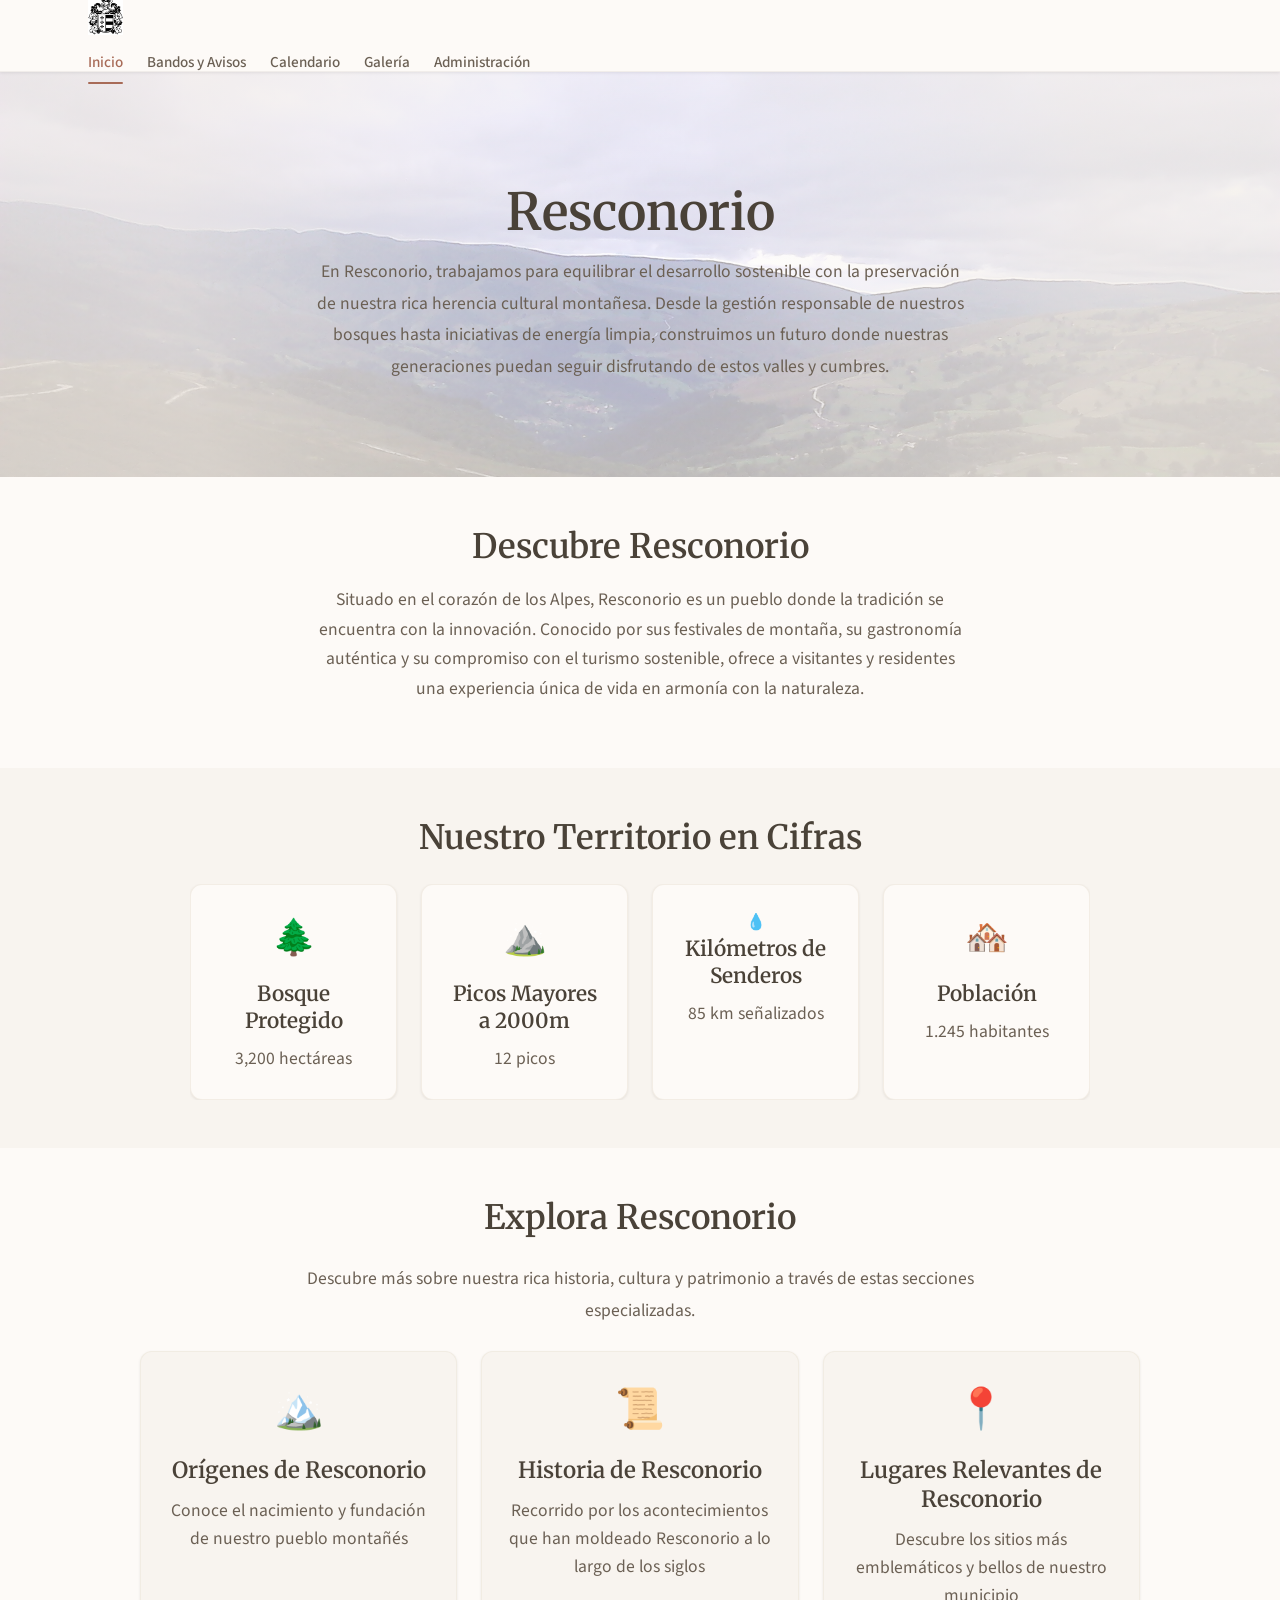
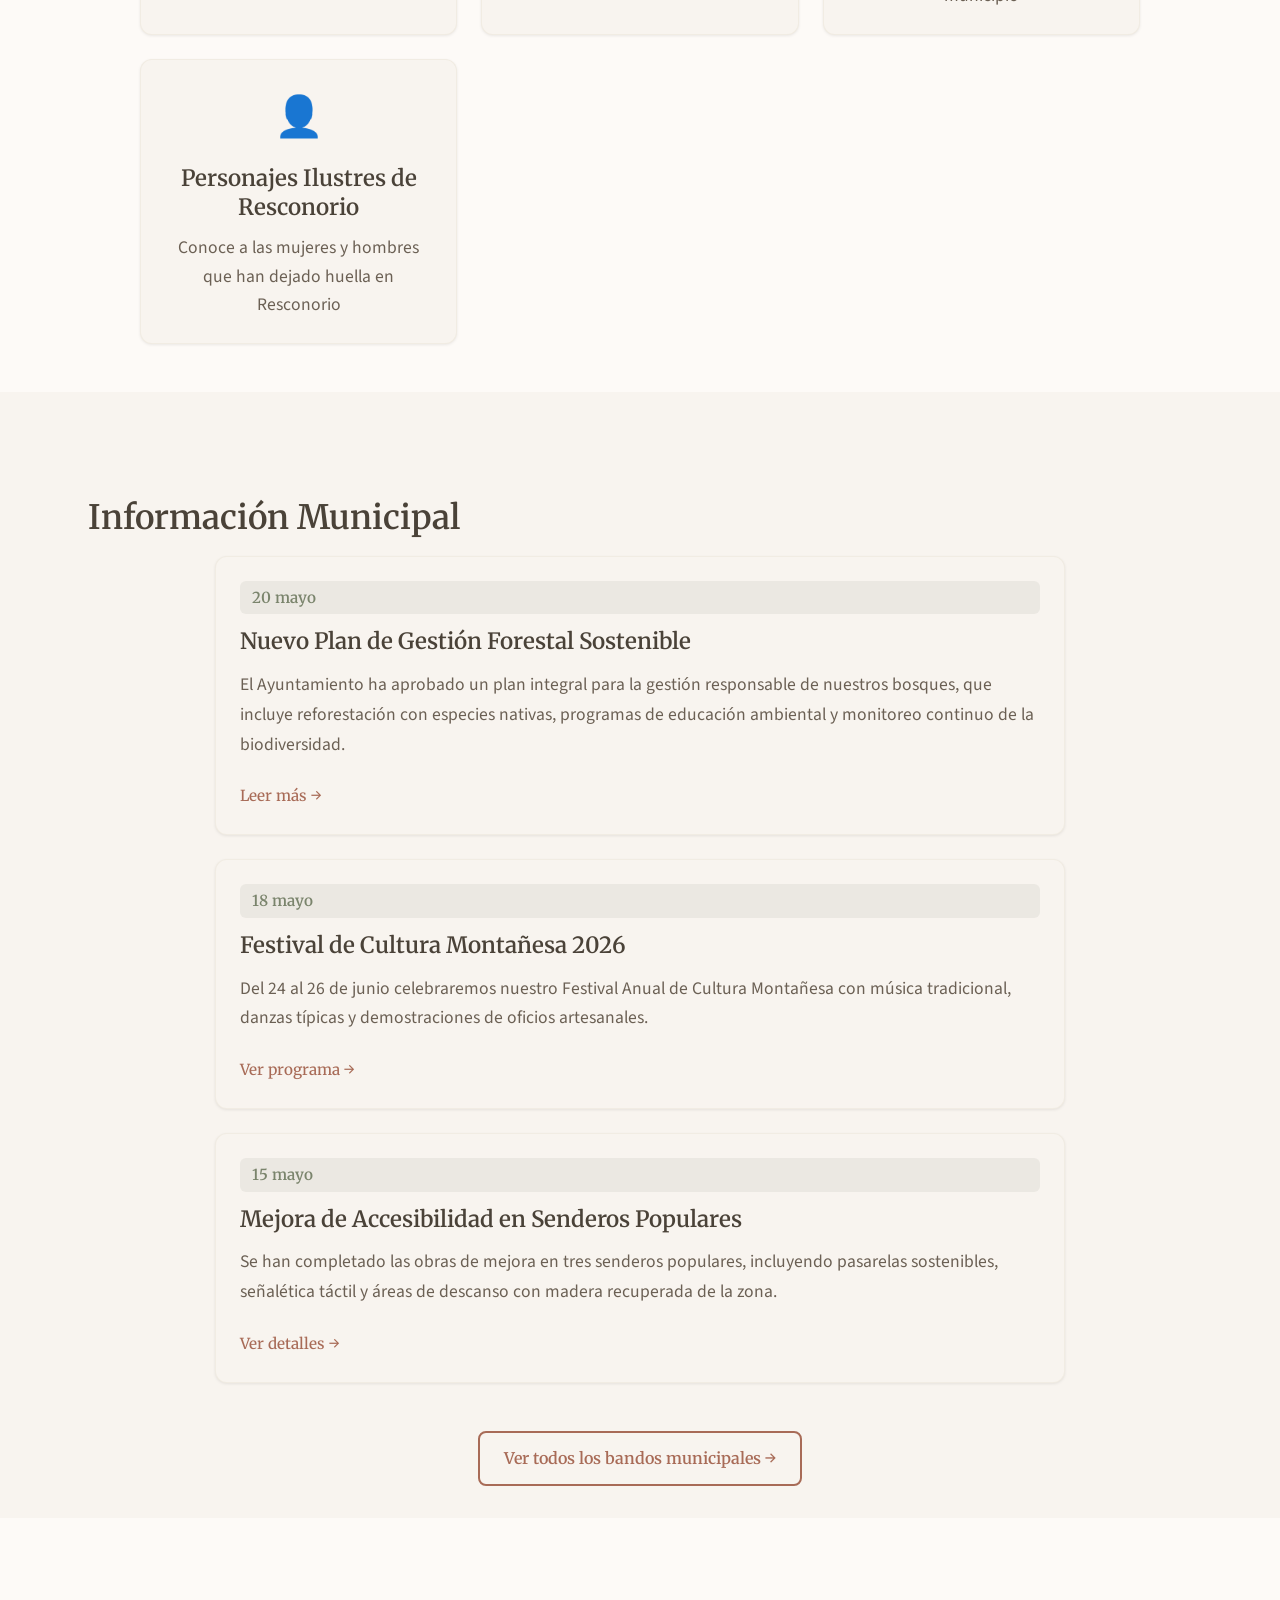
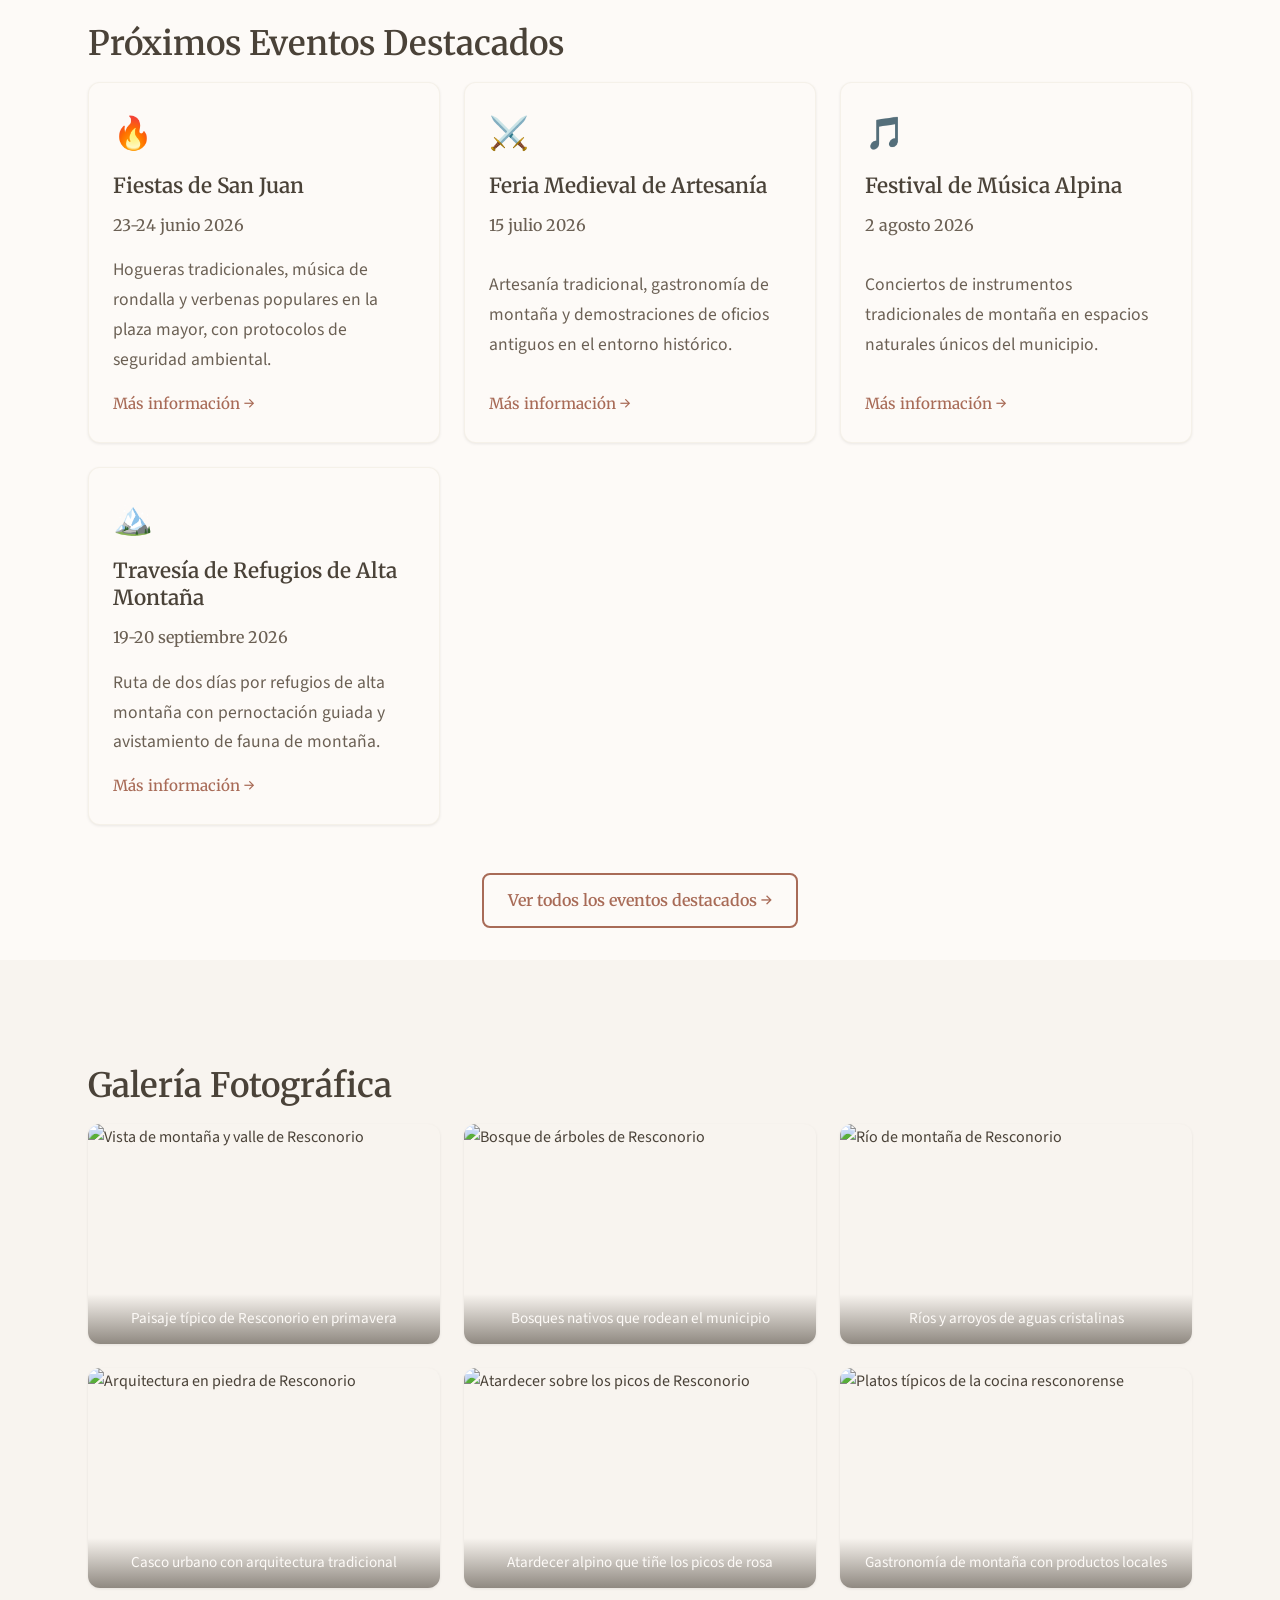
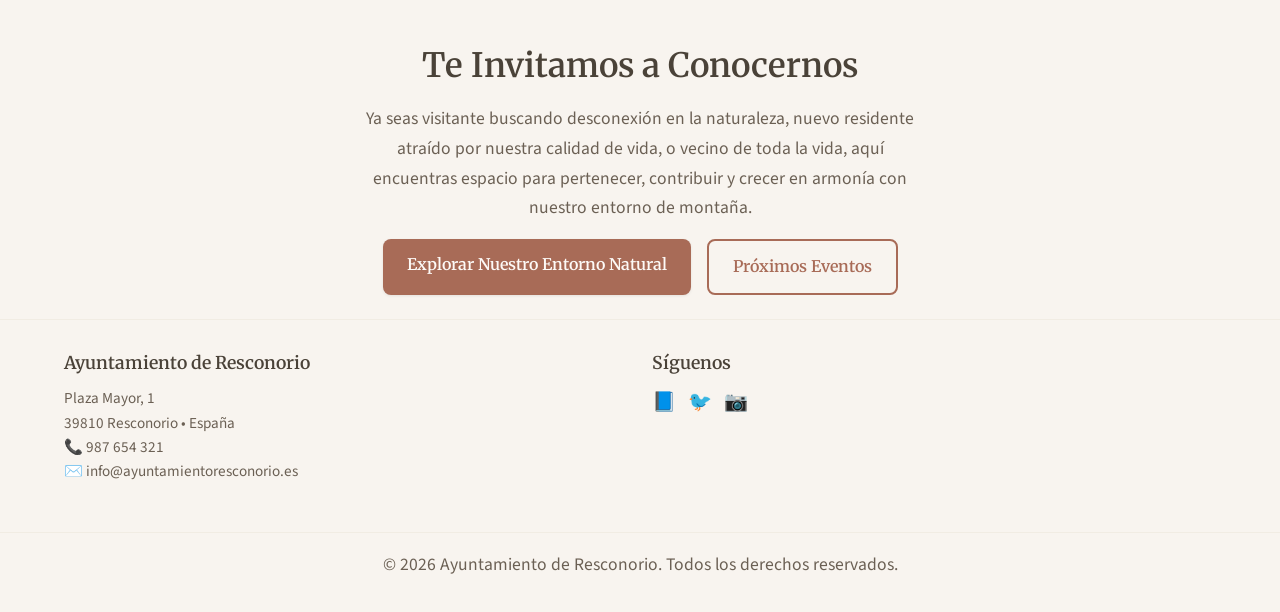
==== commit e0149111: "Fix: Make logo clickable to return to homepage on all pages" ====
--- a/index.html
+++ b/index.html
@@ -15,8 +15,9 @@
         <header class="site-header">
             <div class="container header-inner">
                 <div class="logo">
-                    <img src="images/icon.png" alt="Icono de Resconorio" height="40">
-                </div>
+                    <a href="index.html">
+                        <img src="images/icon.png" alt="Icono de Resconorio" height="40">
+                    </a>
                 <button class="nav-toggle" aria-label="Abrir menú de navegación" aria-controls="main-nav" aria-expanded="false">
                     <span></span>
                     <span></span>
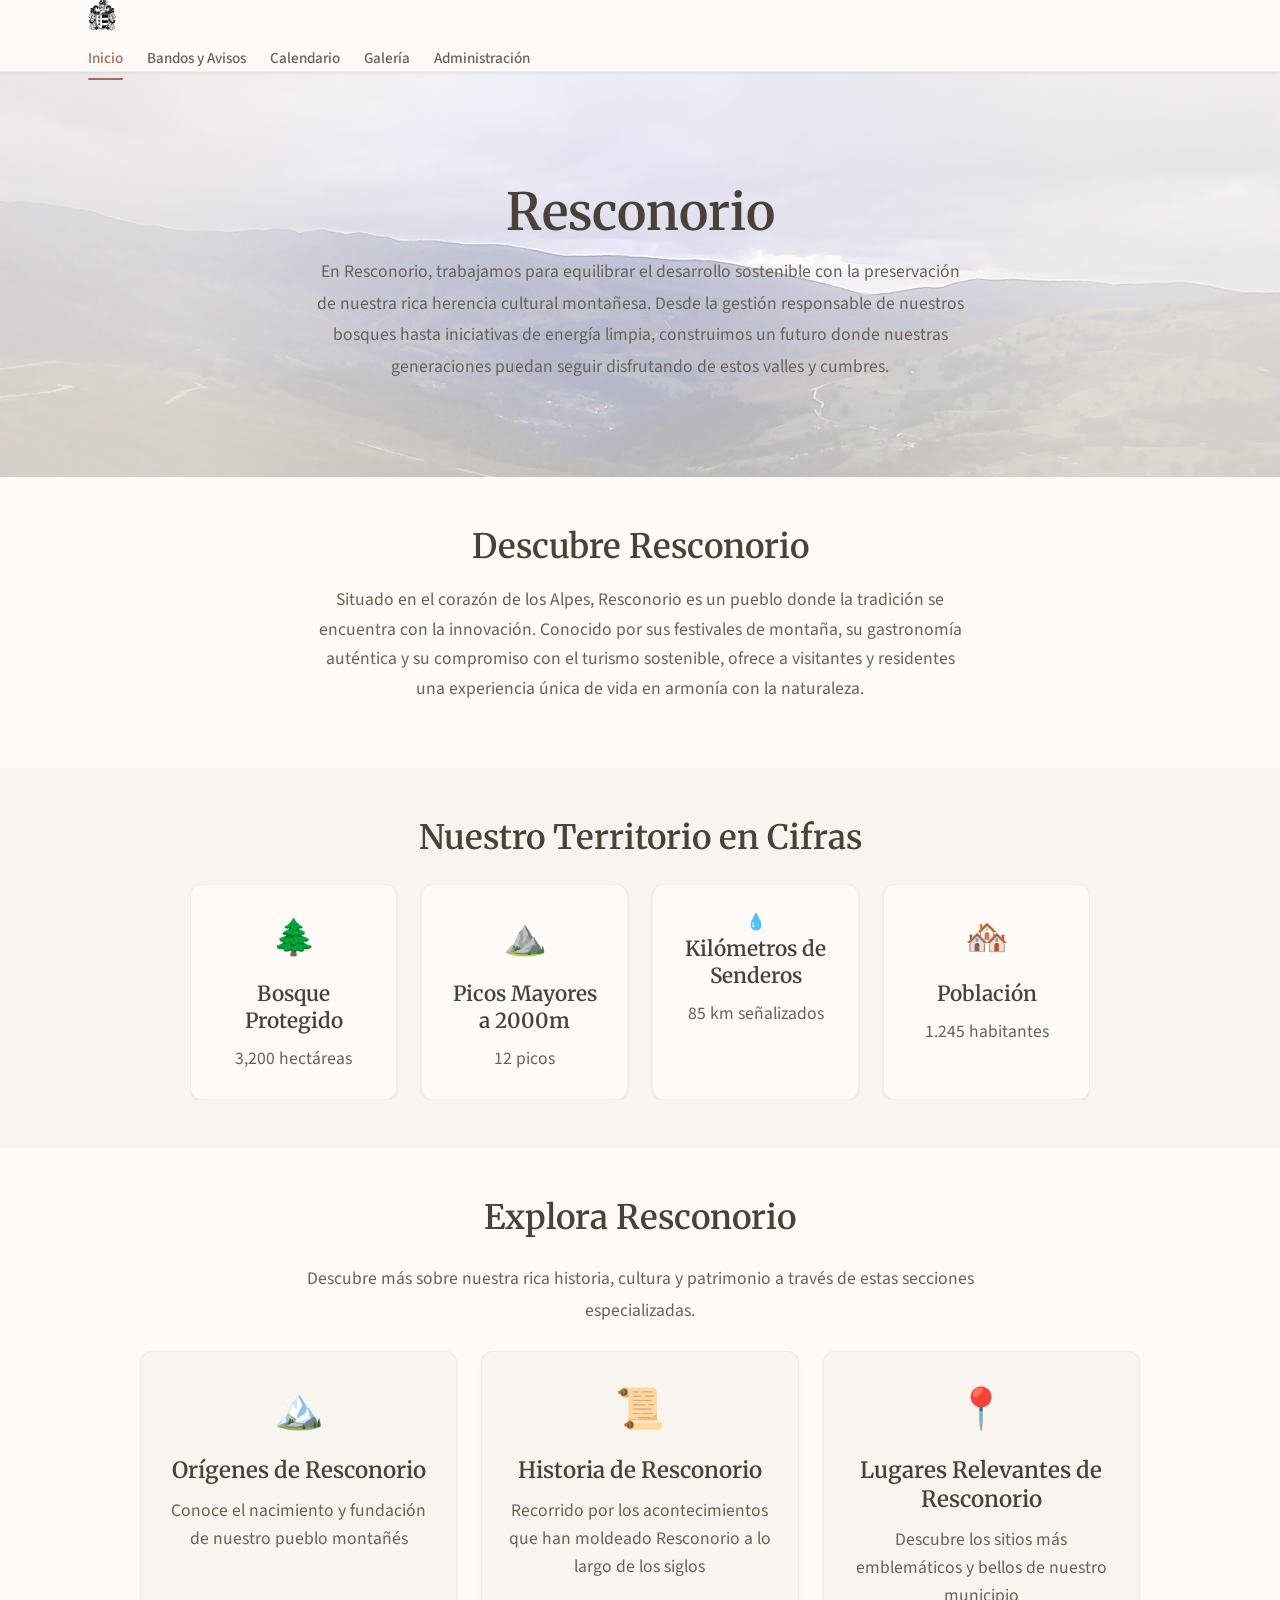
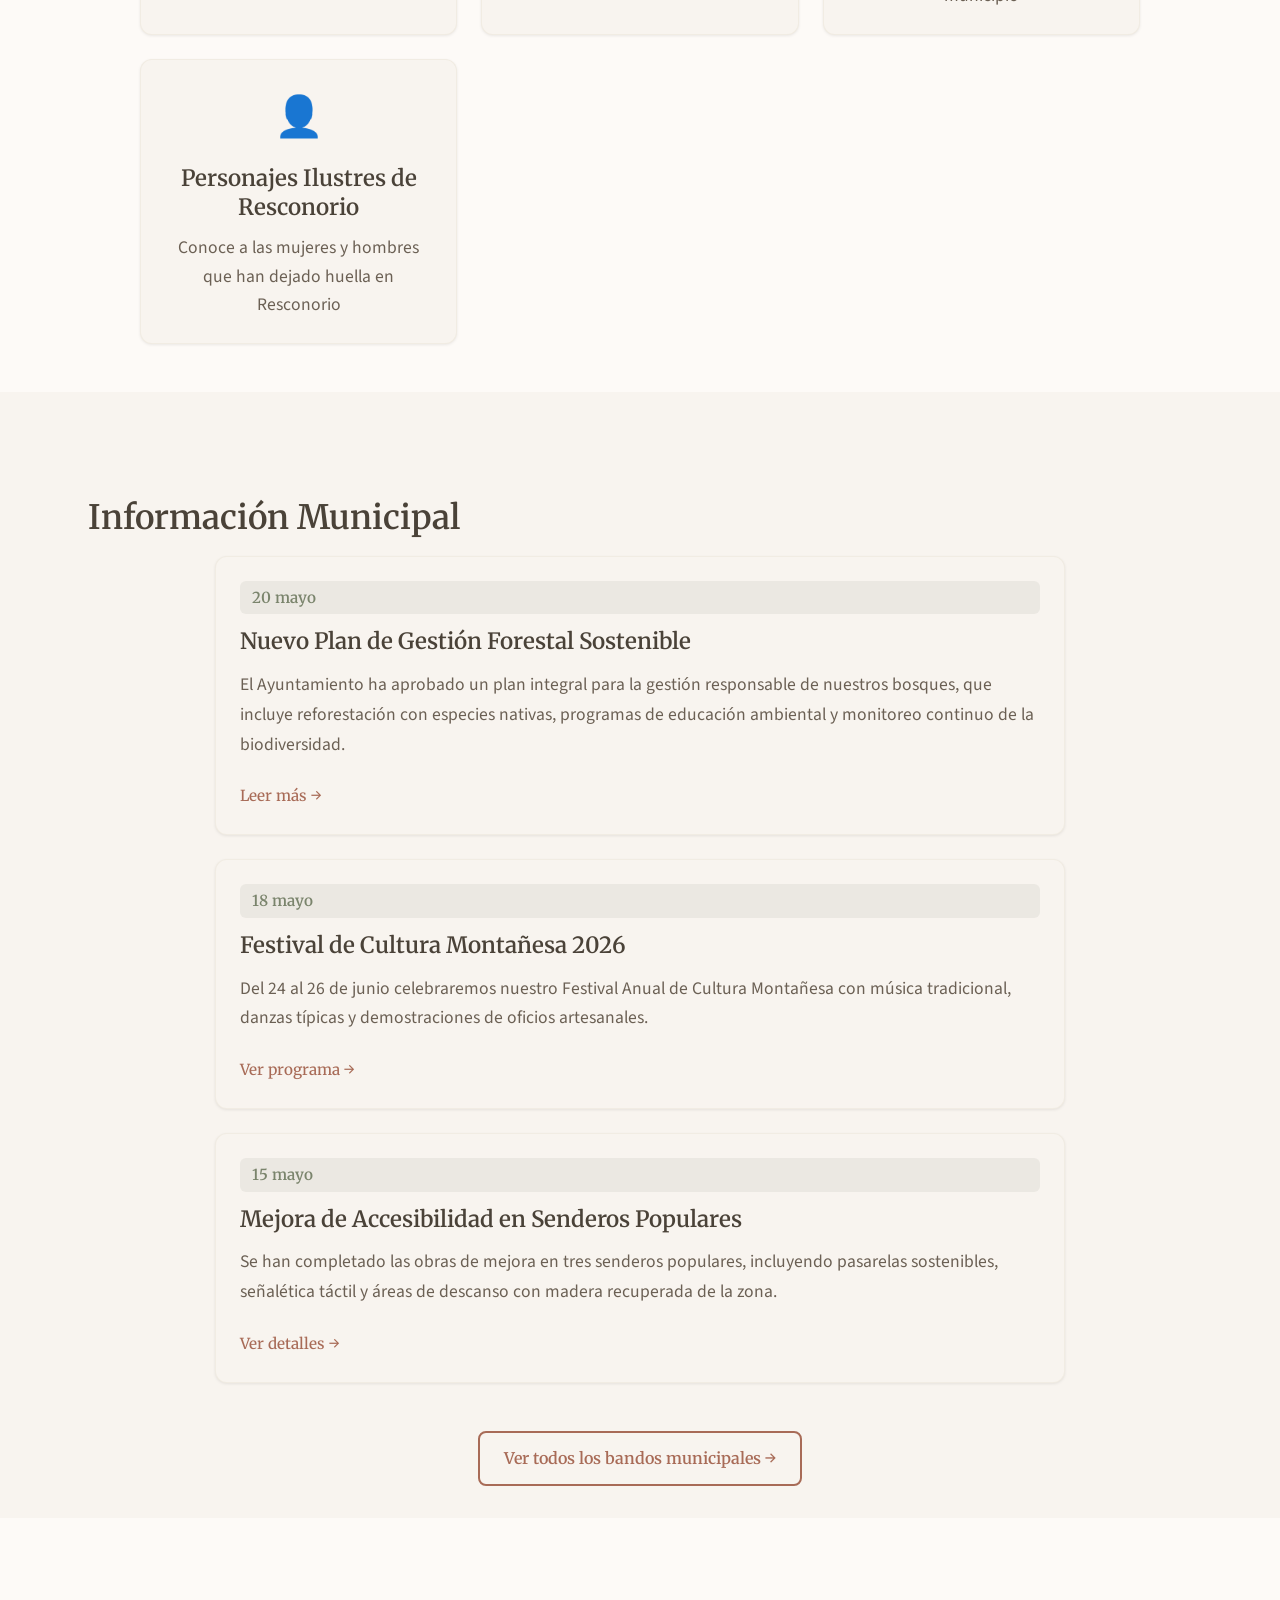
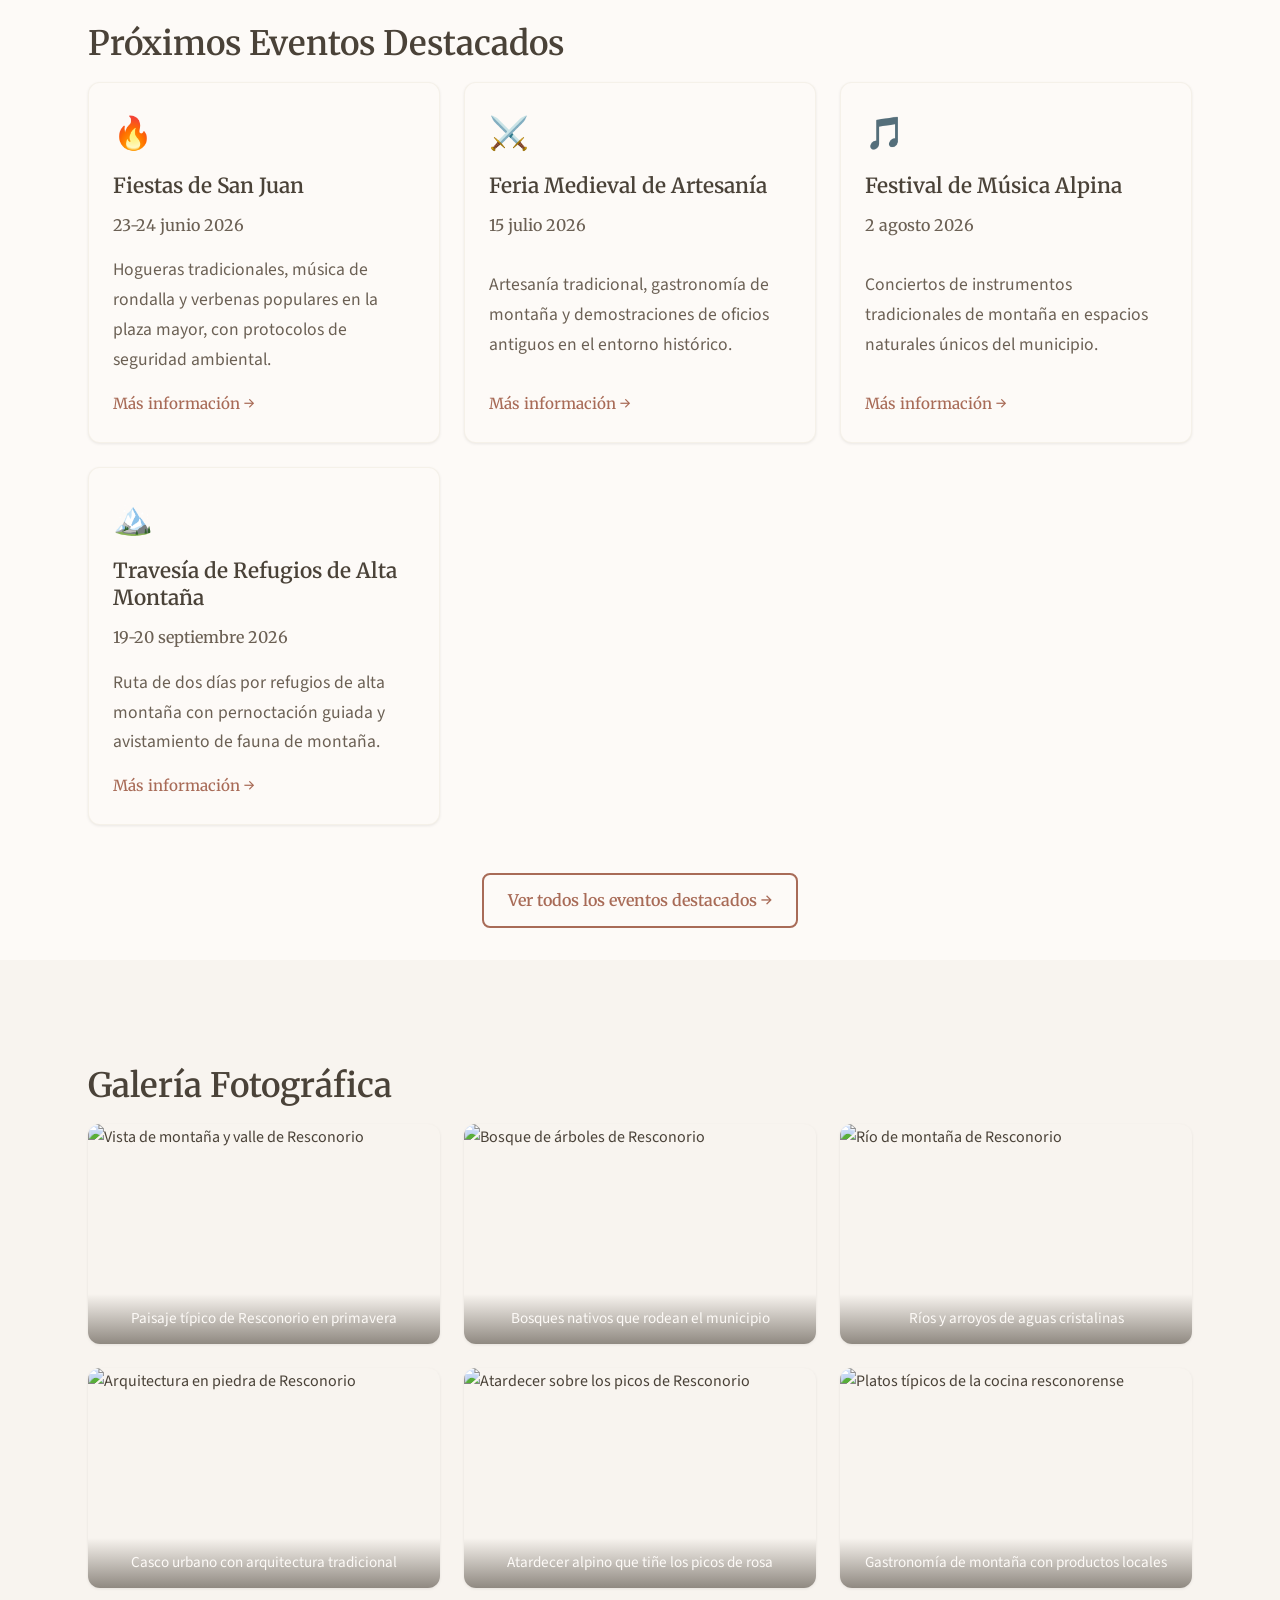
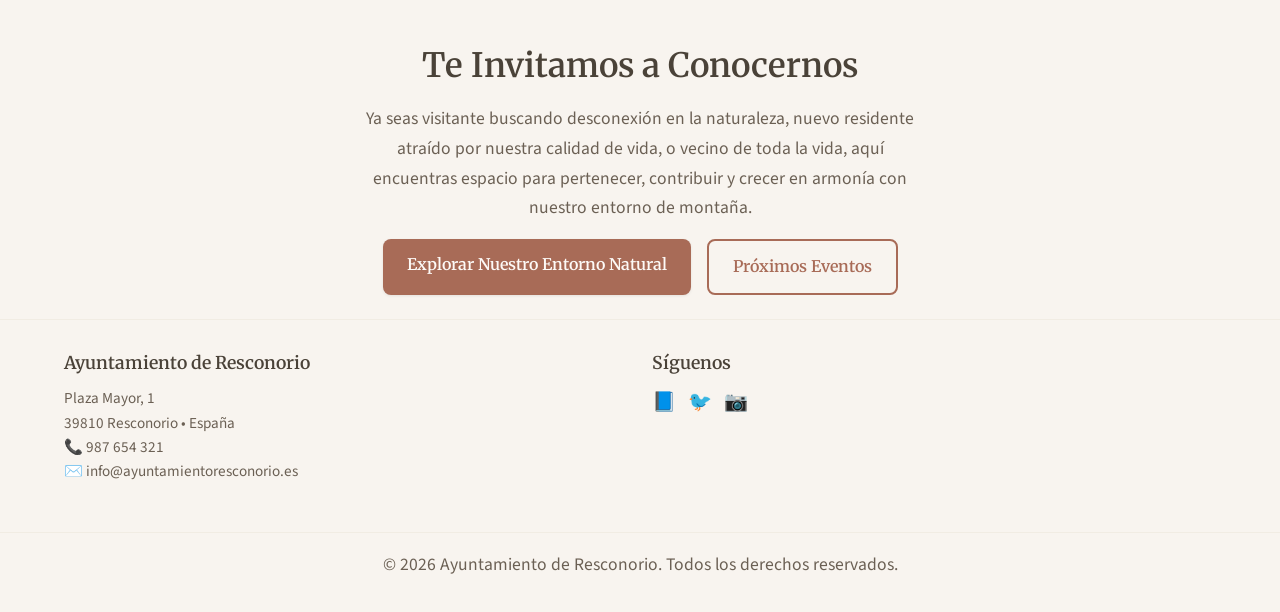
==== commit 2bc4996e: "Fix: Remove duplicate hero overlays, adjust logo size, fix header layout" ====
--- a/index.html
+++ b/index.html
@@ -37,9 +37,6 @@
 
         <!-- Hero -->
         <section class="hero">
-            <div class="hero-bg">
-                <div class="hero-overlay"></div>
-            </div>
             <div class="container hero-content">
                 <h1>Resconorio</h1>
                 <p>
--- a/style.css
+++ b/style.css
@@ -572,6 +572,10 @@
   gap: var(--space-xxs);
   padding-left: var(--space-lg);
 }
+.logo img {
+  height: 32px;
+  width: auto;
+}
 
 .logo h1 {
   font-size: 1.3rem;
@@ -658,7 +662,7 @@
   align-items: center;
   /* Imagen de fondo - usando ruta correcta */
   background-image:
-    url('/images/R.jpg');
+    url('images/R.jpg');
   background-size: cover;
   background-position: center;
   /* Color de overlay para mejorar legibilidad manteniendo calidez */
@@ -679,18 +683,6 @@
   width: 100%;
 }
 
-/* Overlay adicional para mejorar legibilidad si es necesario */
-.hero::before {
-  content: '';
-  position: absolute;
-  top: 0;
-  left: 0;
-  width: 100%;
-  height: 100%;
-  background: radial-gradient(circle at center, transparent 0%, rgba(242, 235, 227, 0.4) 70%);
-  pointer-events: none;
-  z-index: 1;
-}
 
 .hero::before {
   content: '';
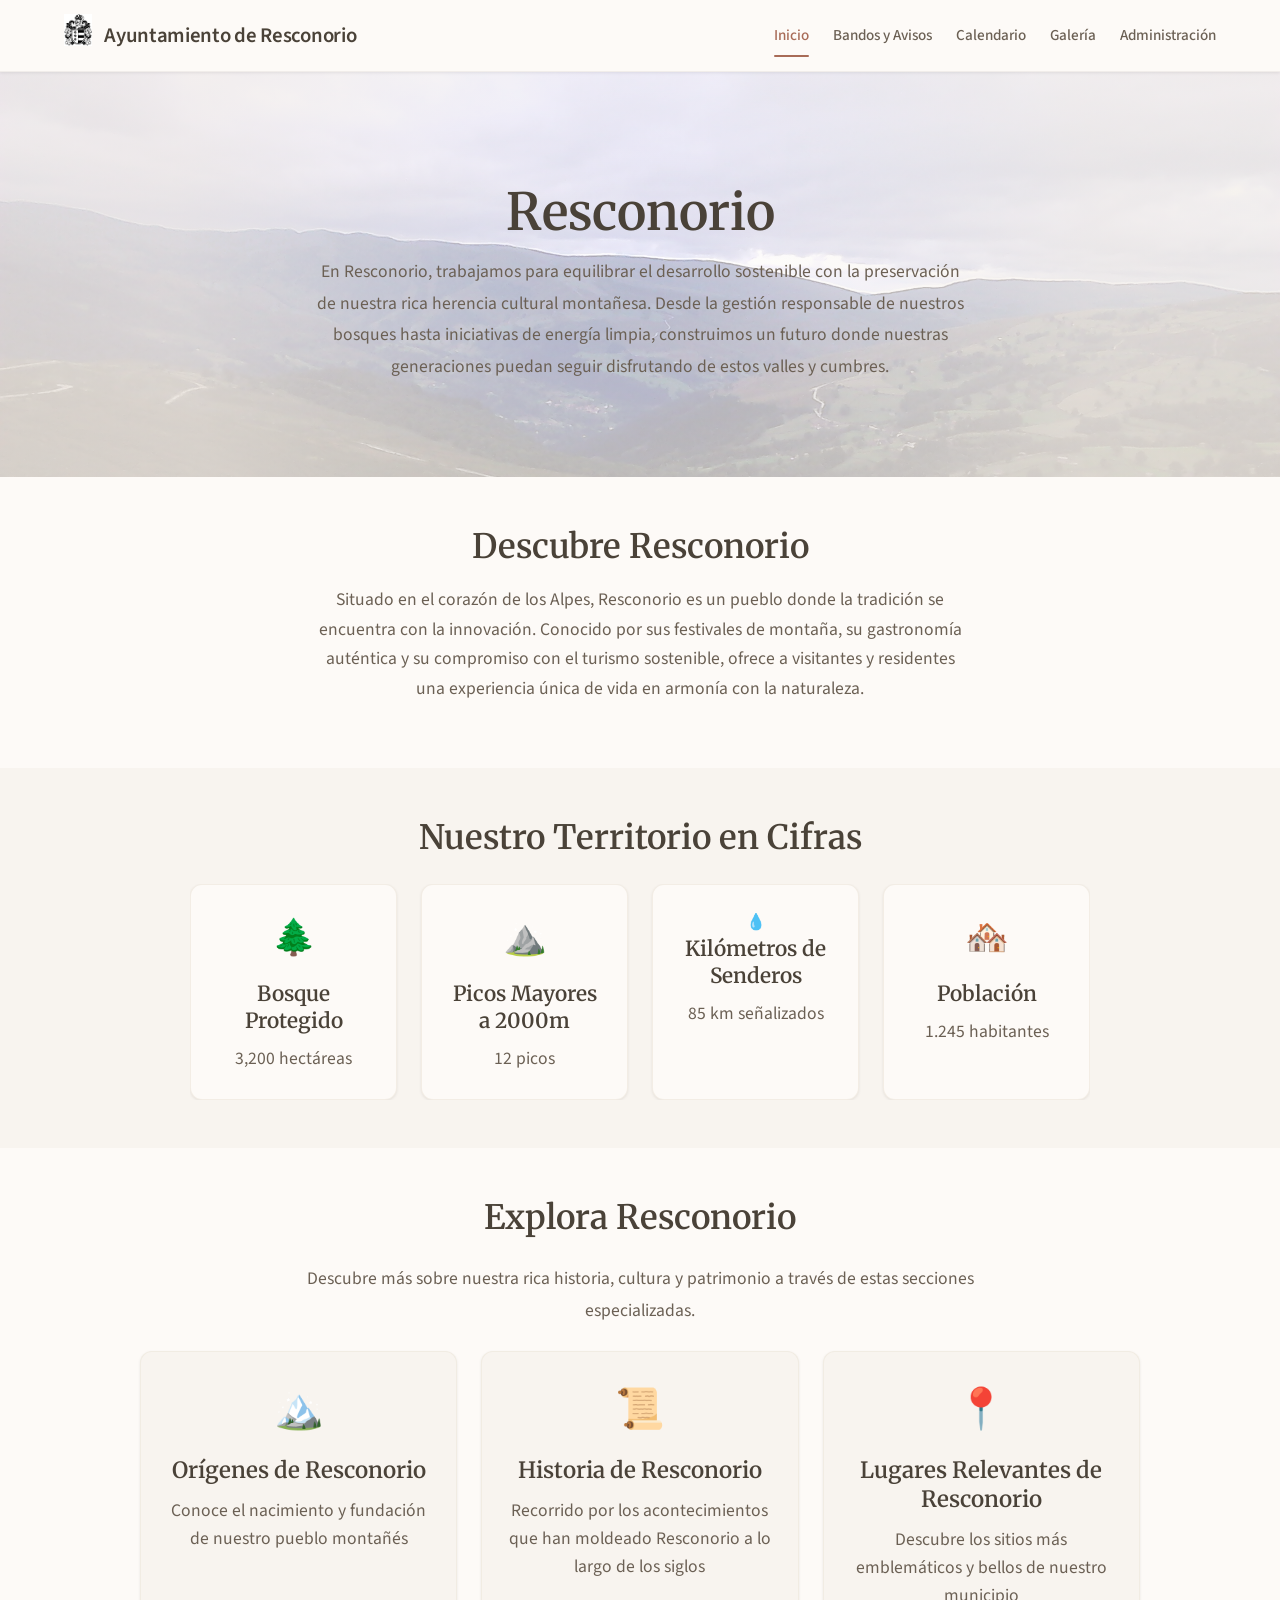
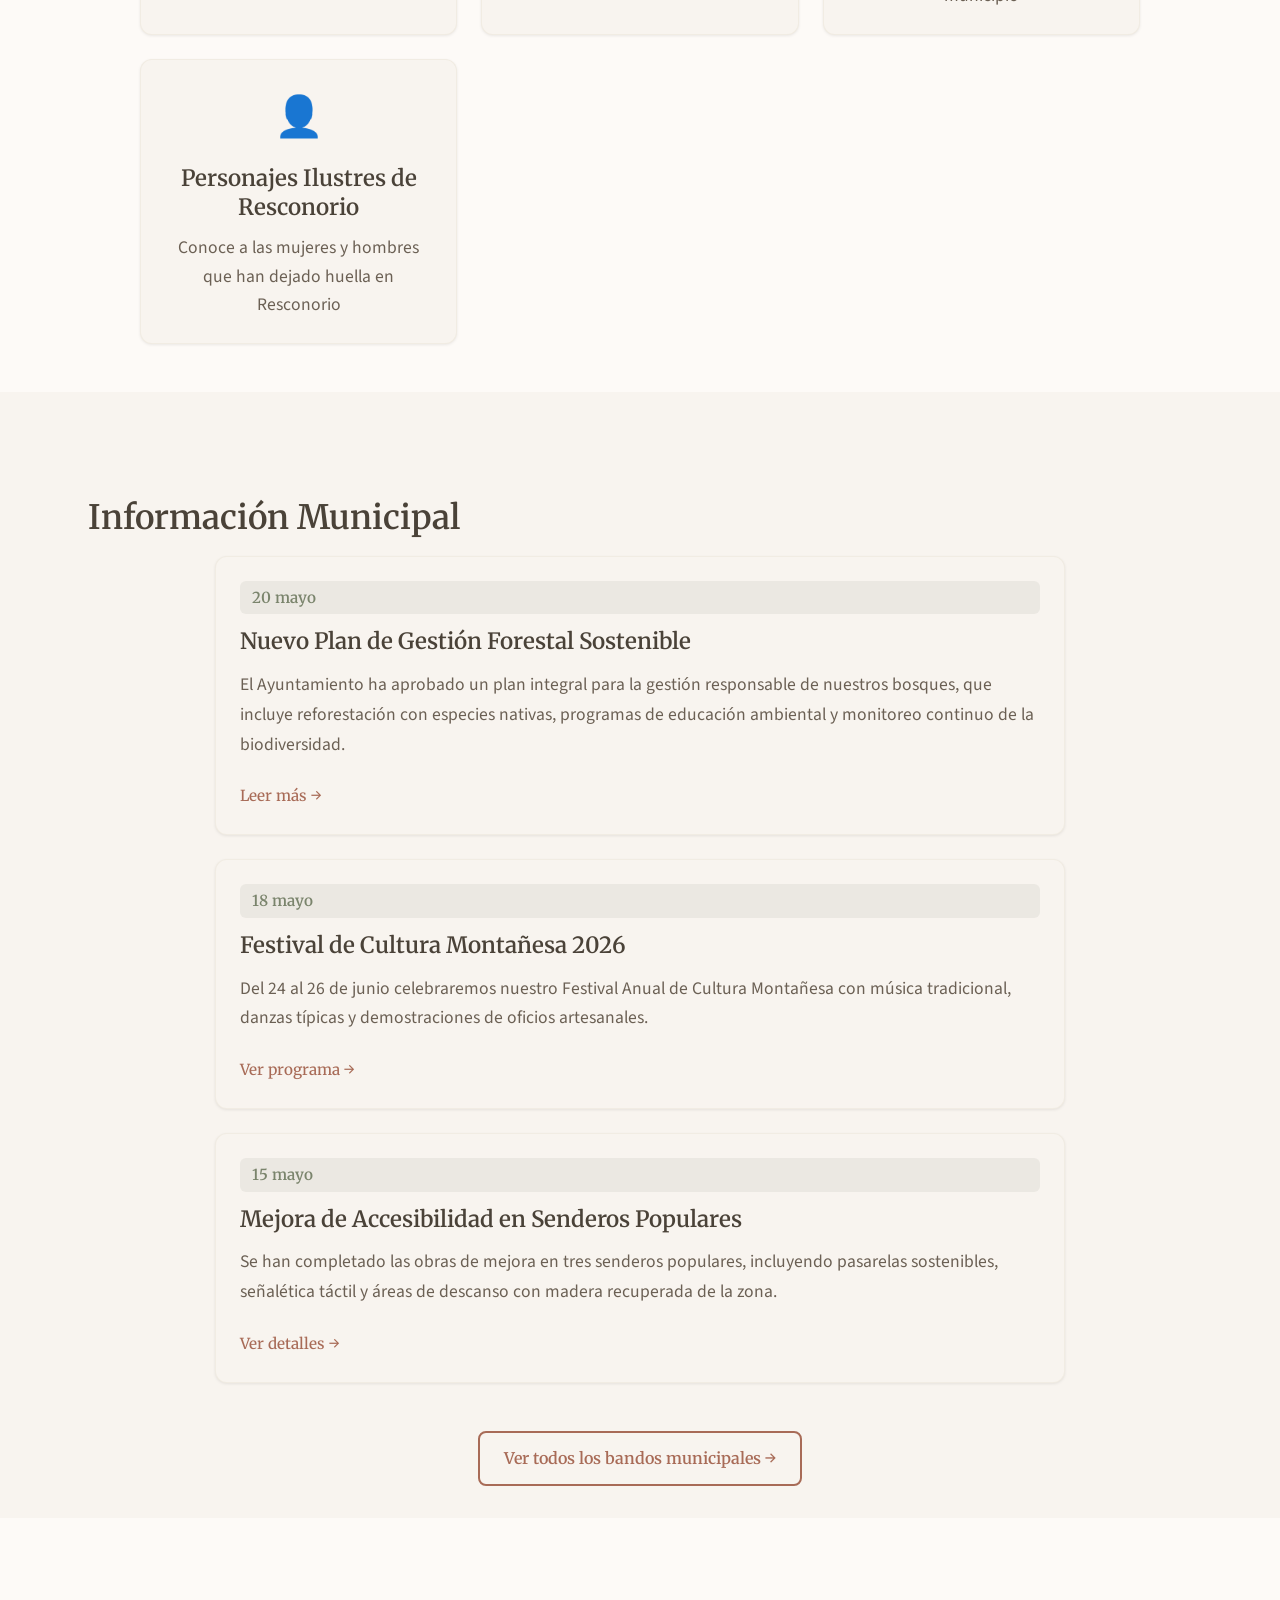
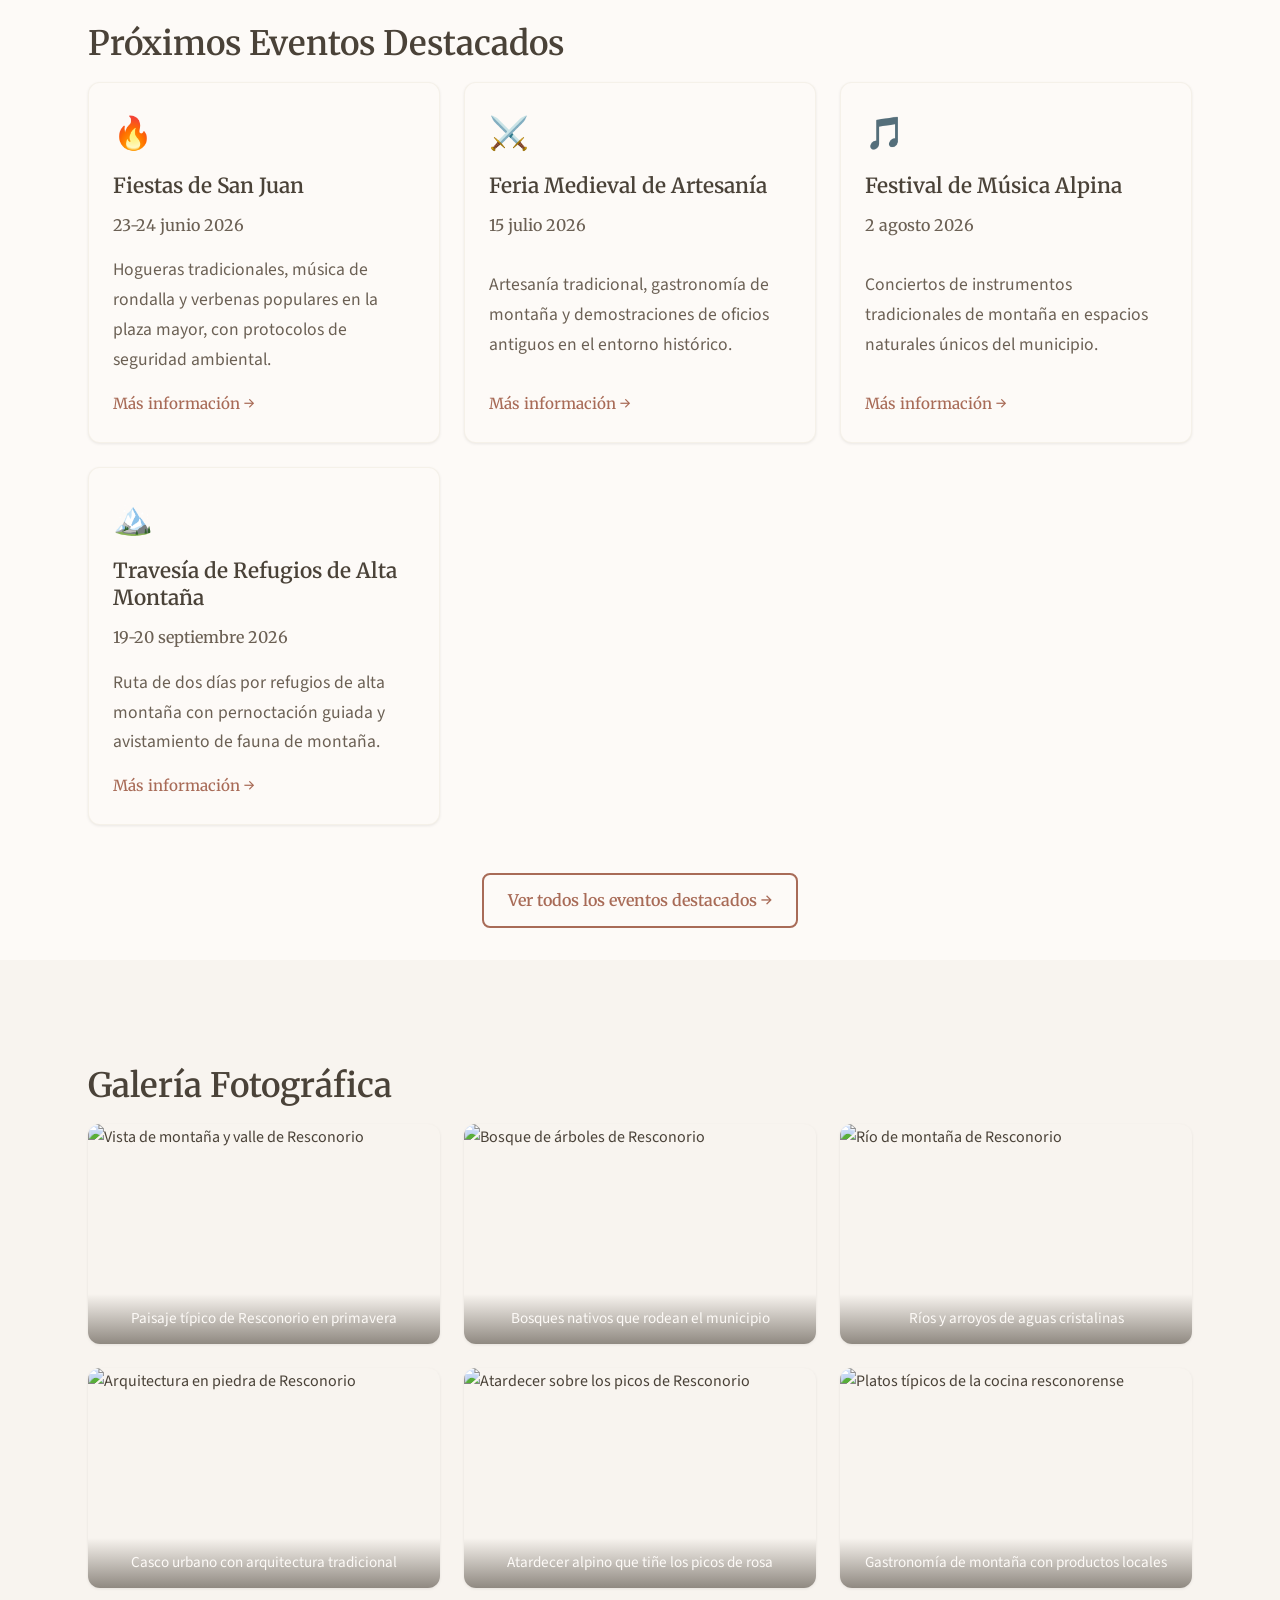
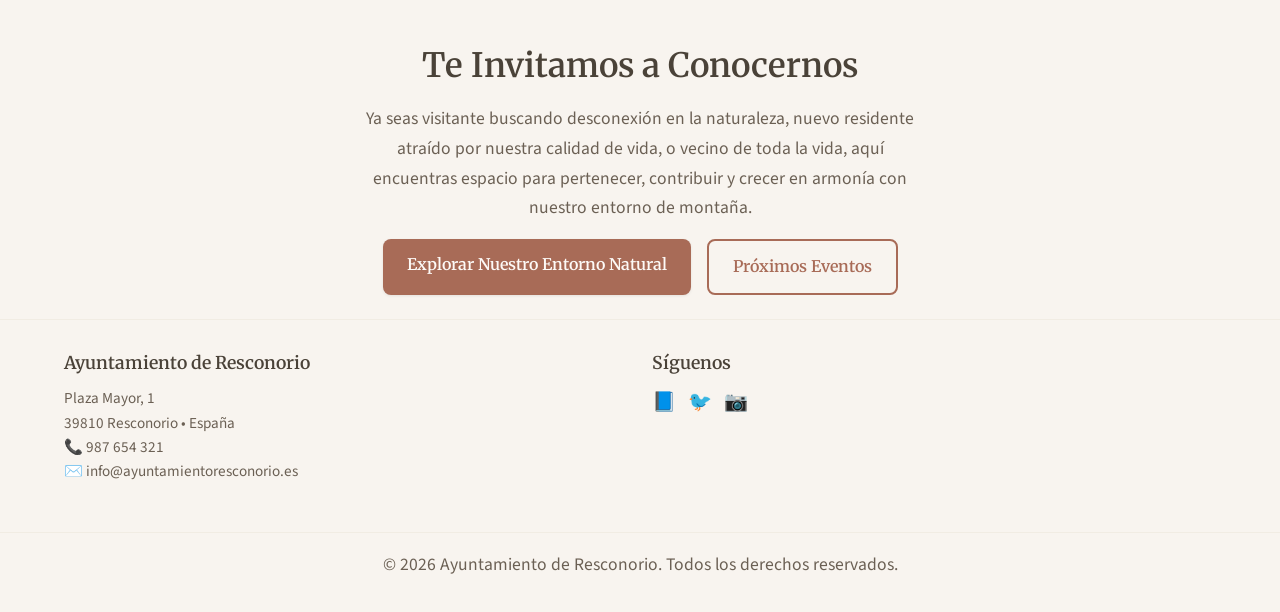
==== commit 79201b4c: "Fix: Restructure logo to have image and text side by side, fix header layout with space-between, upd" ====
--- a/index.html
+++ b/index.html
@@ -15,9 +15,11 @@
         <header class="site-header">
             <div class="container header-inner">
                 <div class="logo">
-                    <a href="index.html">
-                        <img src="images/icon.png" alt="Icono de Resconorio" height="40">
+                    <a href="index.html" class="logo-link">
+                        <img src="images/icon.png" alt="Icono de Resconorio" class="logo-img">
                     </a>
+                    <span class="logo-text">Ayuntamiento de Resconorio</span>
+                </div>
                 <button class="nav-toggle" aria-label="Abrir menú de navegación" aria-controls="main-nav" aria-expanded="false">
                     <span></span>
                     <span></span>
--- a/style.css
+++ b/style.css
@@ -555,26 +555,32 @@
 
 .header-inner {
   display: flex;
-  justify-content: flex-start;
+  justify-content: space-between;
   align-items: center;
   height: 100%;
   width: 100%;
   max-width: var(--max-width);
   margin: 0 auto;
   padding: 0 var(--space-lg);
-  gap: var(--space-xl);
 }
 
 .logo {
   display: flex;
-  flex-direction: column;
-  align-items: flex-start;
-  gap: var(--space-xxs);
-  padding-left: var(--space-lg);
-}
-.logo img {
+  flex-direction: row;
+  align-items: center;
+  gap: var(--space-sm);
+}
+.logo-img {
   height: 32px;
   width: auto;
+}
+.logo-text {
+  font-size: 1.3rem;
+  font-weight: 600;
+  color: var(--text-primary);
+  margin: 0;
+  white-space: nowrap;
+  letter-spacing: -0.3px;
 }
 
 .logo h1 {
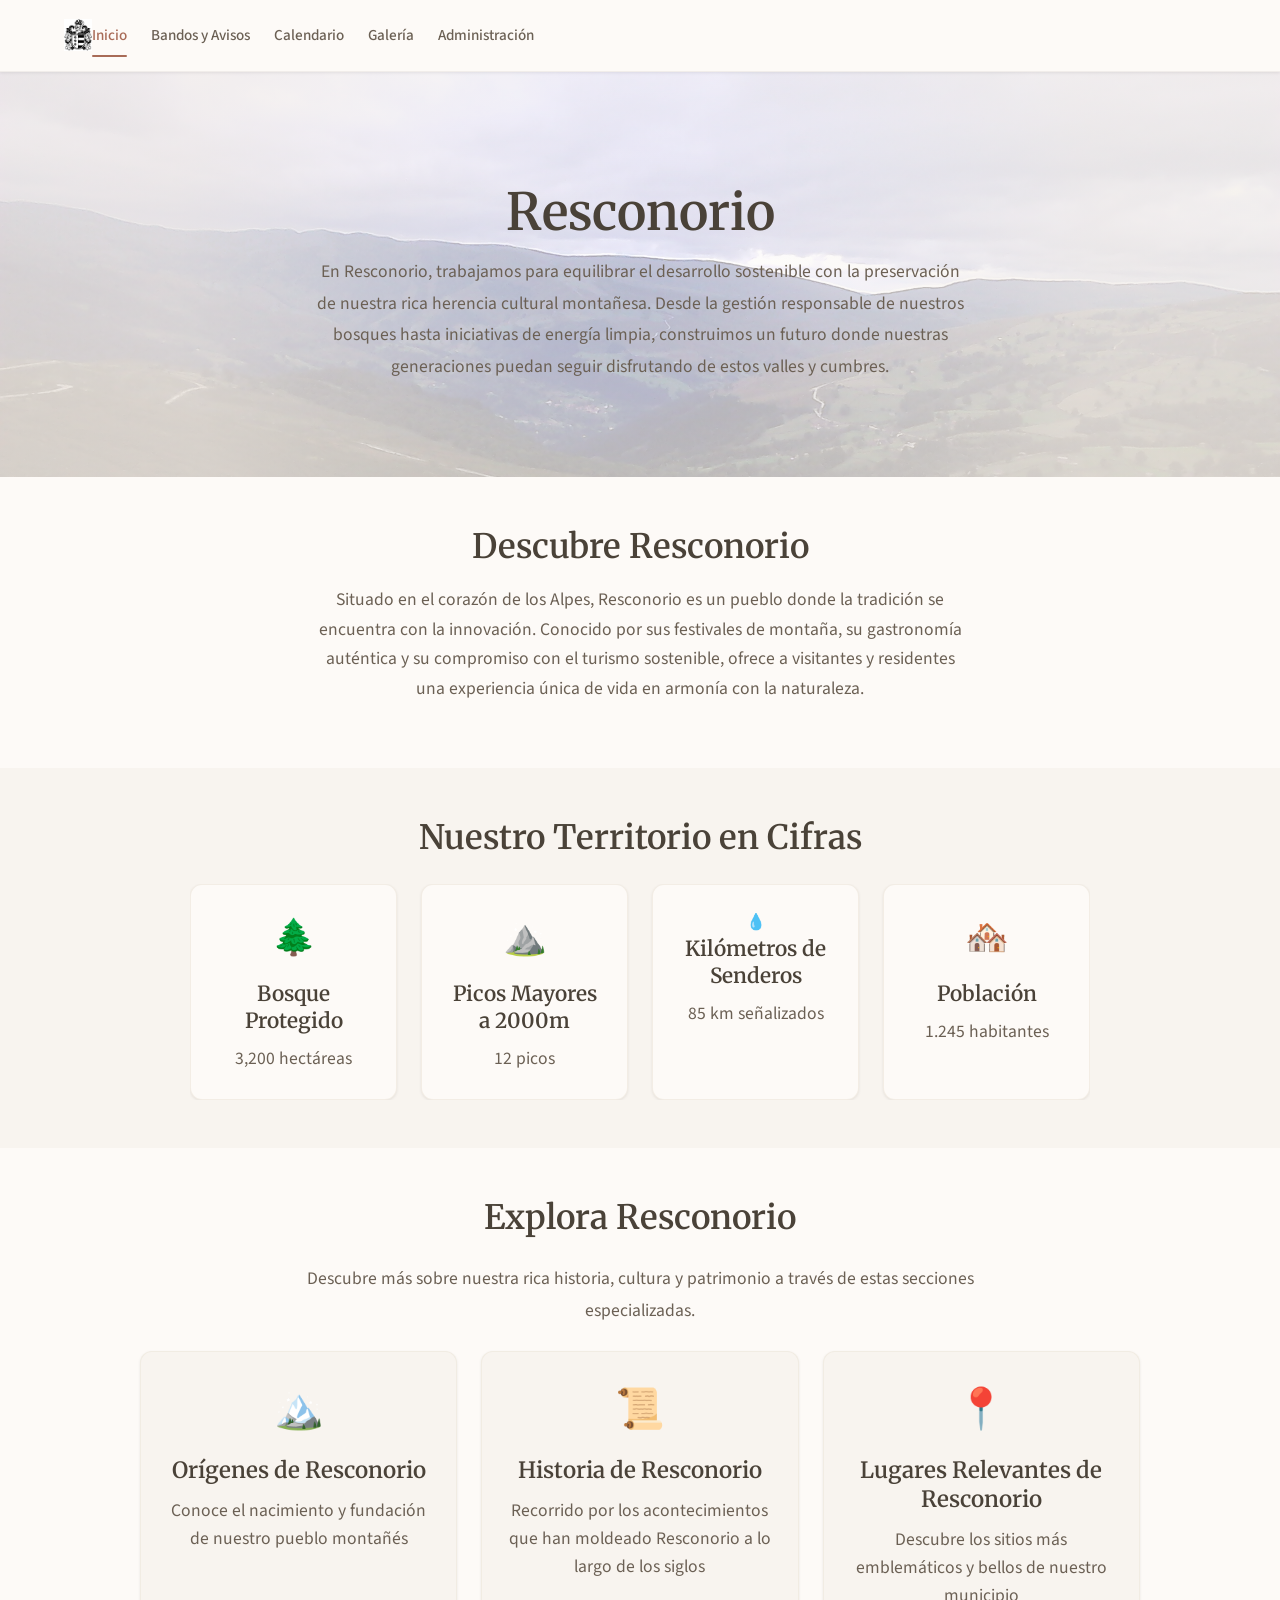
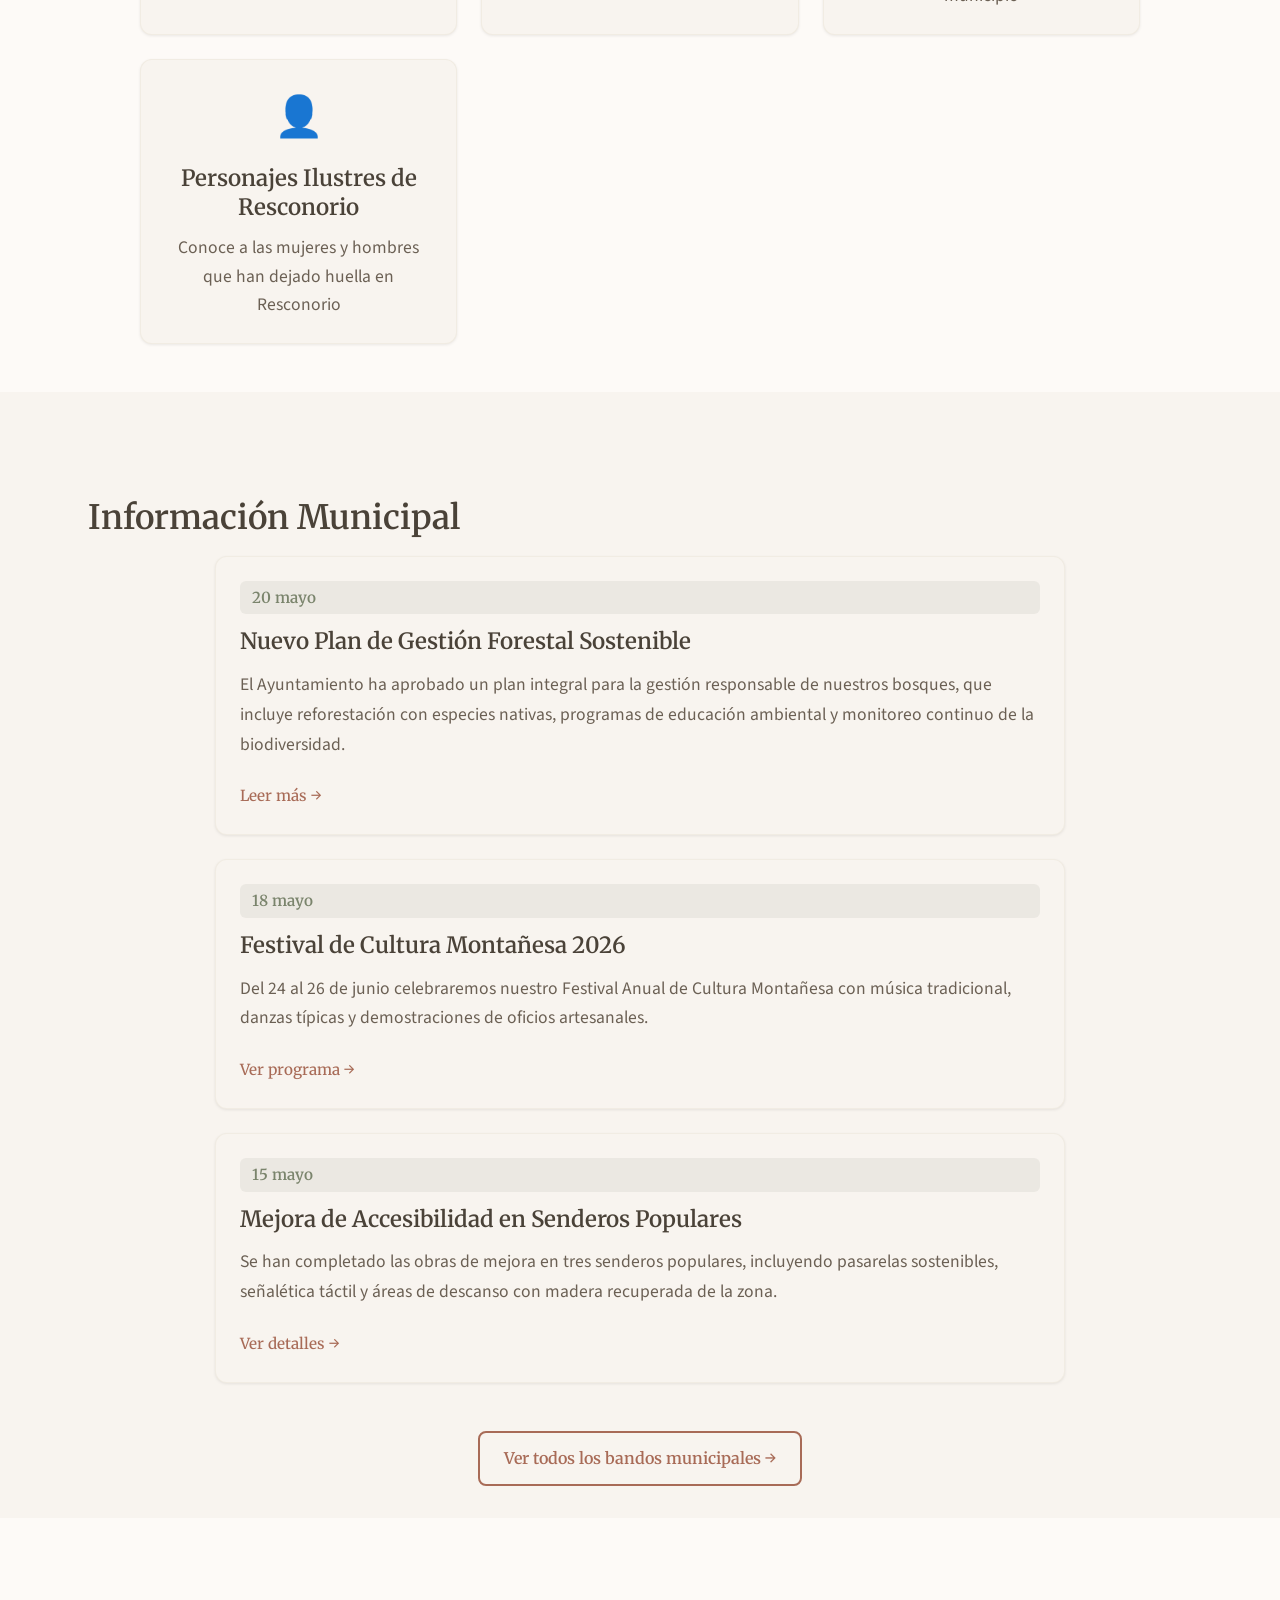
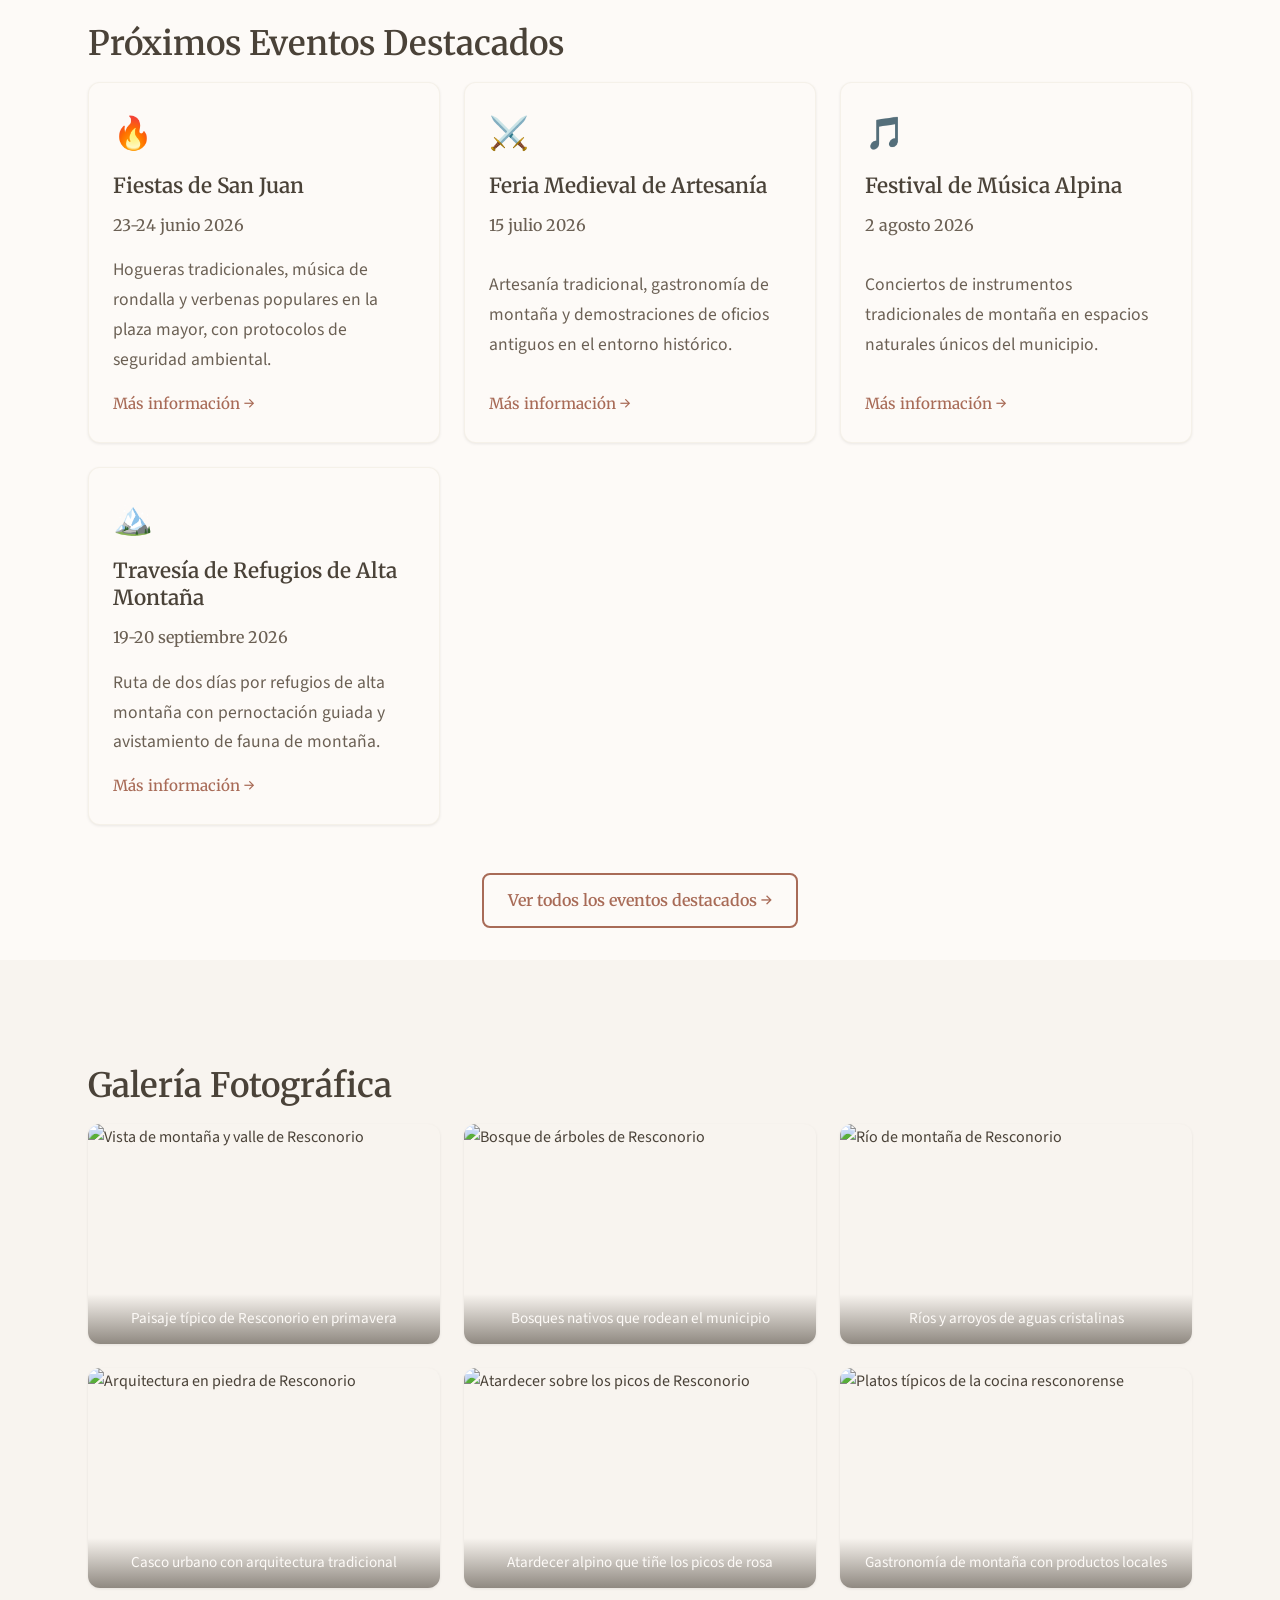
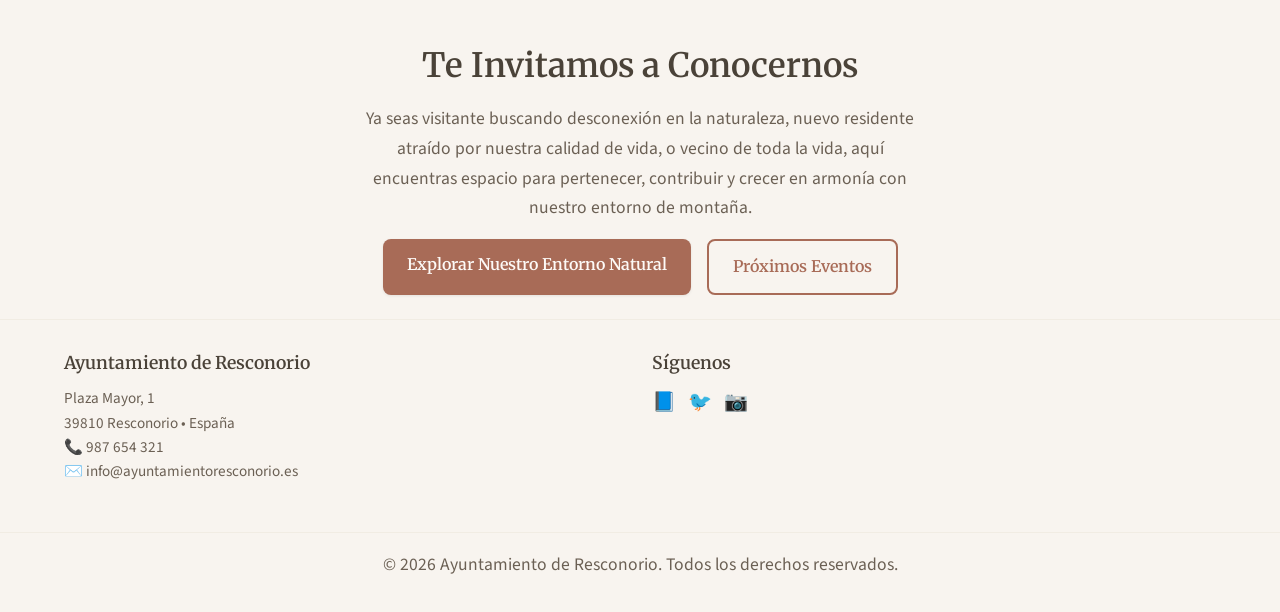
==== commit 872d0b77: "Remove text from logo on public pages (index.html, eventos.html, bandos.html) - Removed the span wit" ====
--- a/index.html
+++ b/index.html
@@ -18,7 +18,6 @@
                     <a href="index.html" class="logo-link">
                         <img src="images/icon.png" alt="Icono de Resconorio" class="logo-img">
                     </a>
-                    <span class="logo-text">Ayuntamiento de Resconorio</span>
                 </div>
                 <button class="nav-toggle" aria-label="Abrir menú de navegación" aria-controls="main-nav" aria-expanded="false">
                     <span></span>
--- a/style.css
+++ b/style.css
@@ -555,7 +555,7 @@
 
 .header-inner {
   display: flex;
-  justify-content: space-between;
+  justify-content: flex-start;
   align-items: center;
   height: 100%;
   width: 100%;
@@ -570,9 +570,14 @@
   align-items: center;
   gap: var(--space-sm);
 }
+.logo-link {
+  display: flex;
+  align-items: center;
+}
 .logo-img {
   height: 32px;
   width: auto;
+  display: block;
 }
 .logo-text {
   font-size: 1.3rem;
@@ -624,6 +629,7 @@
 .main-nav {
   display: flex;
   align-items: center;
+  height: 100%;
 }
 
 .main-nav ul {
